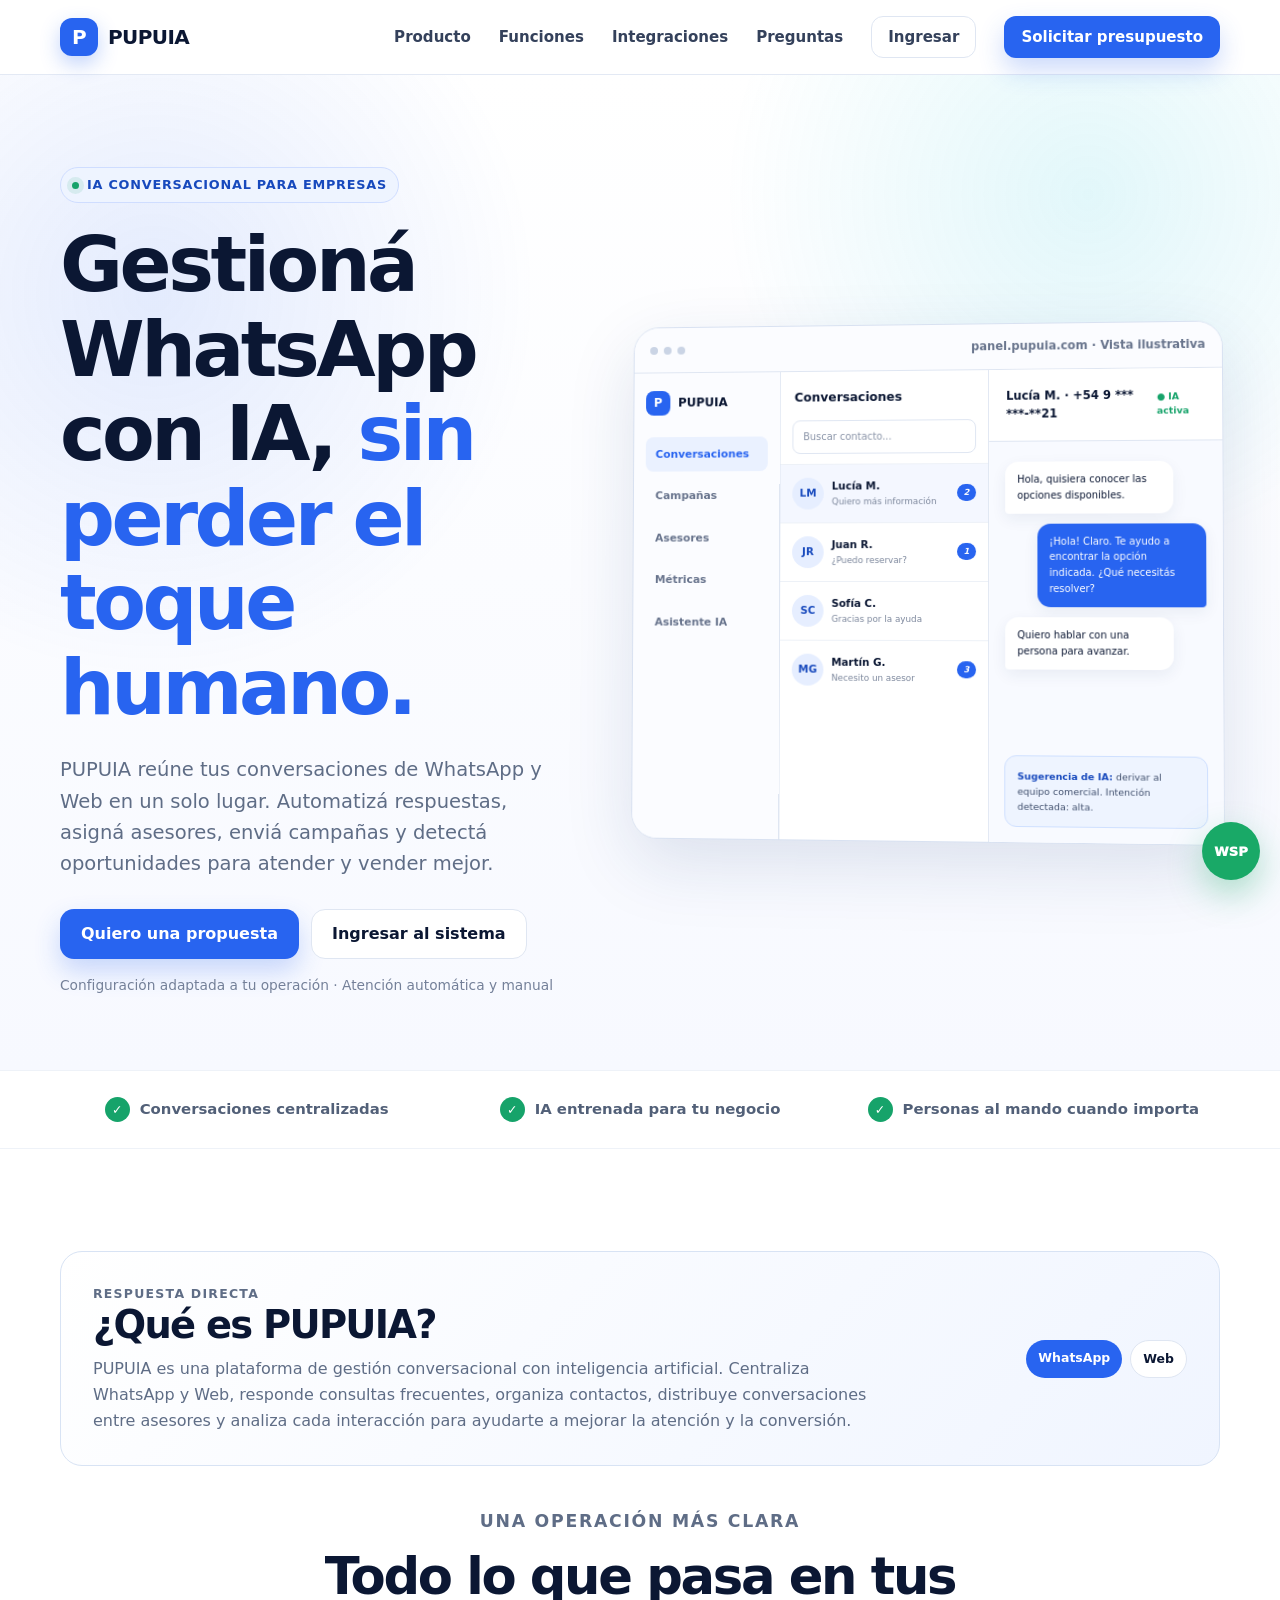
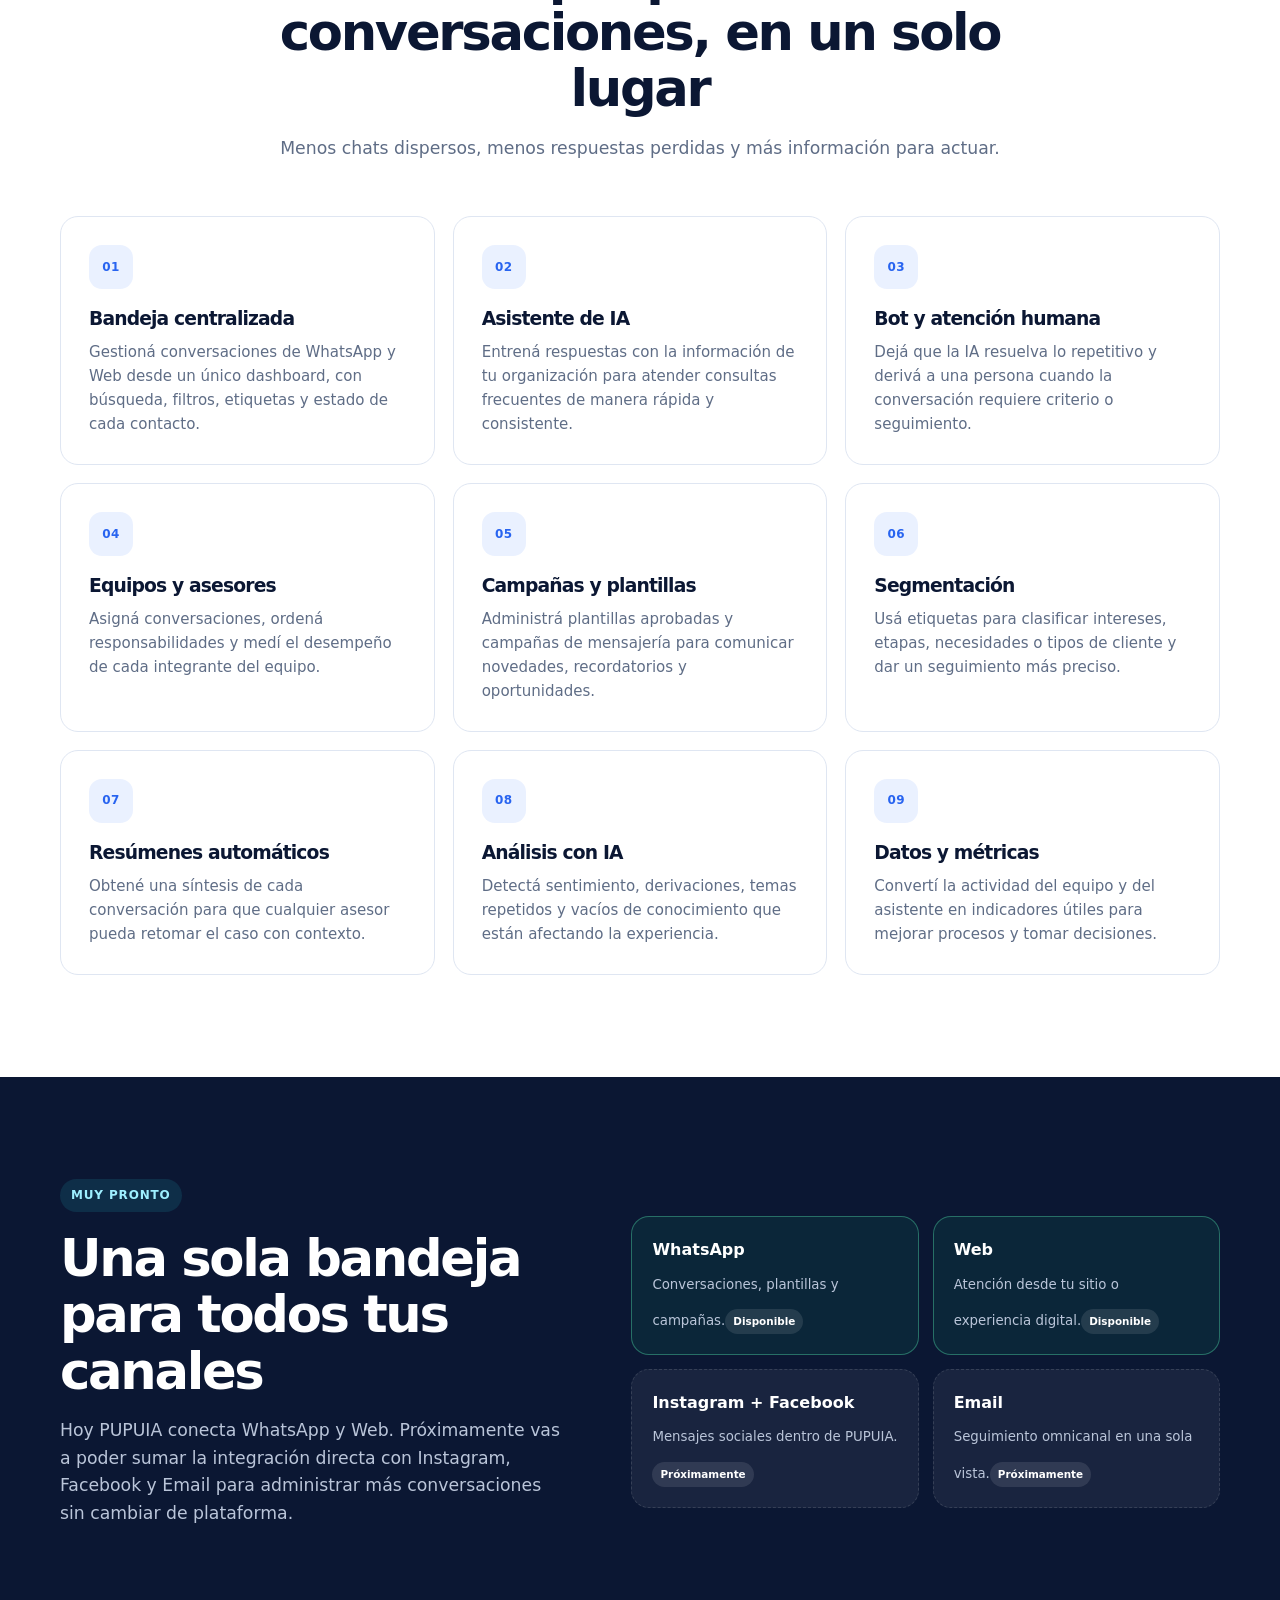
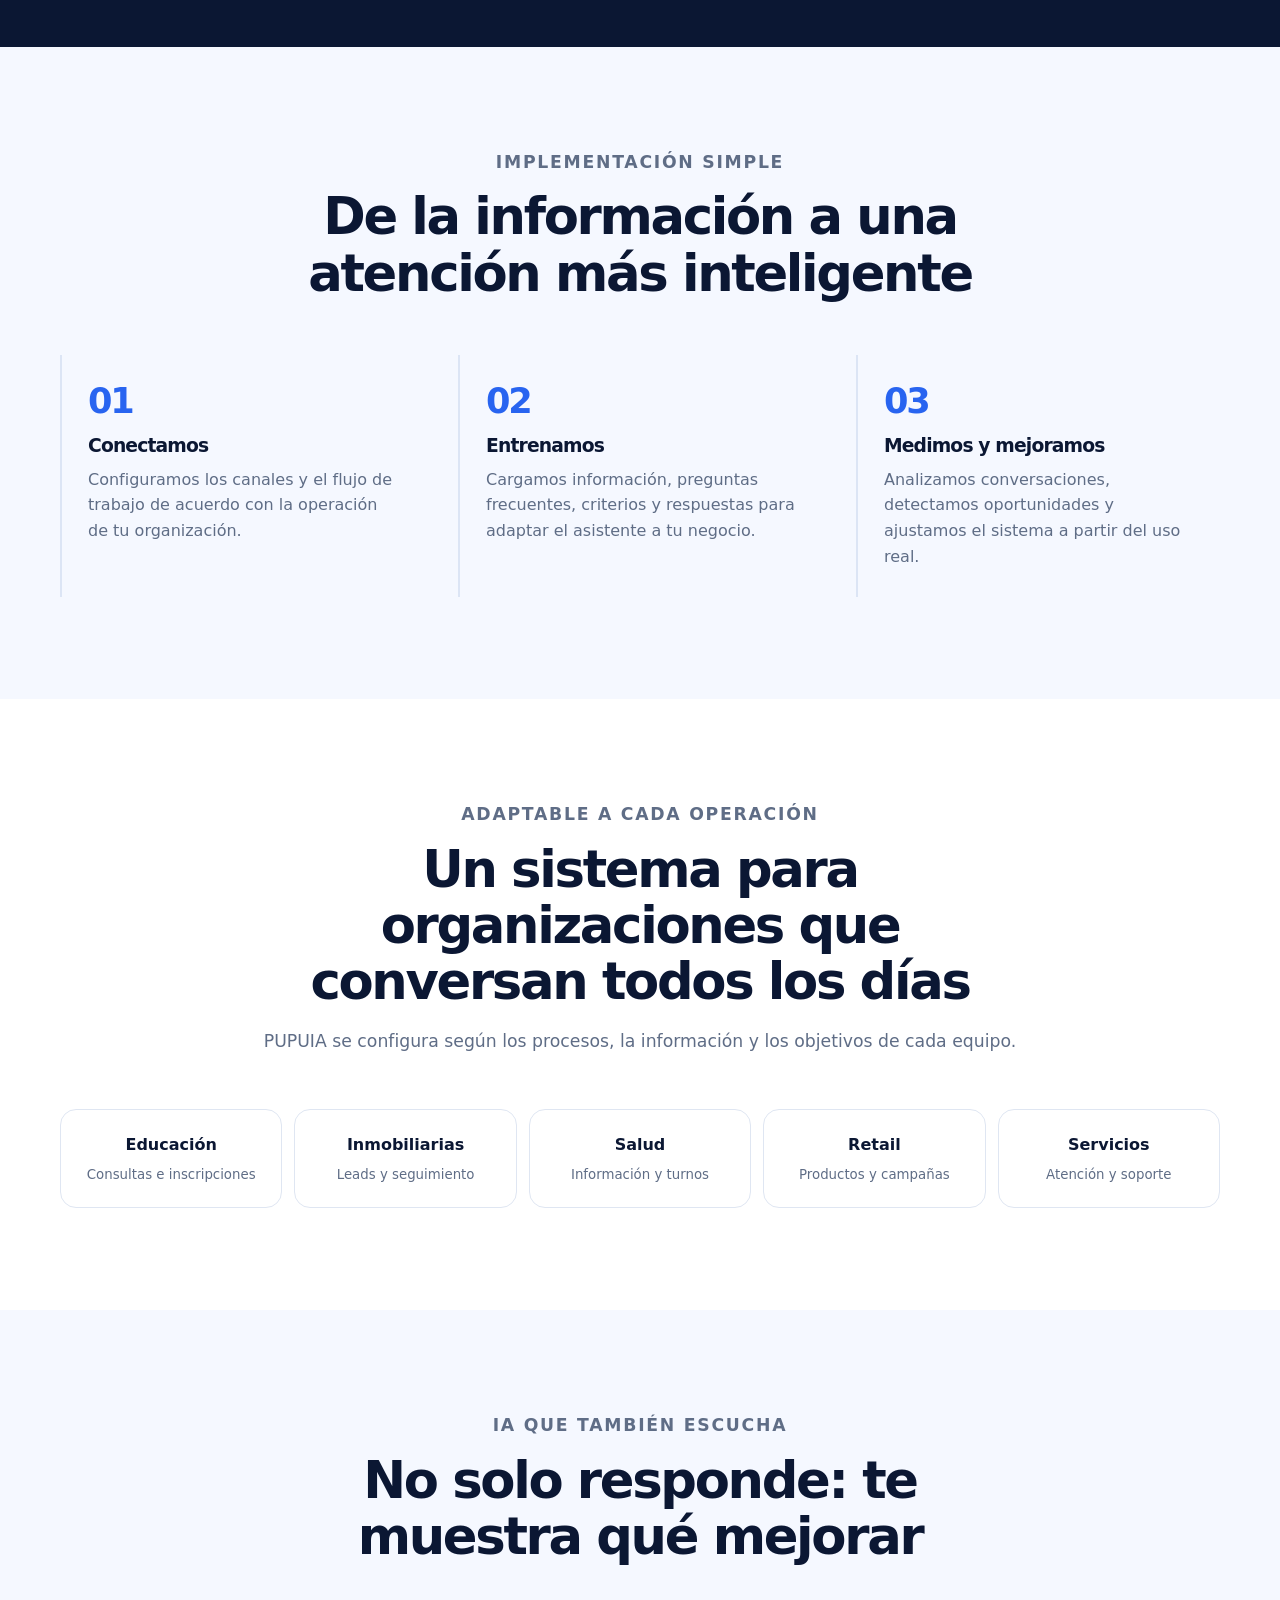
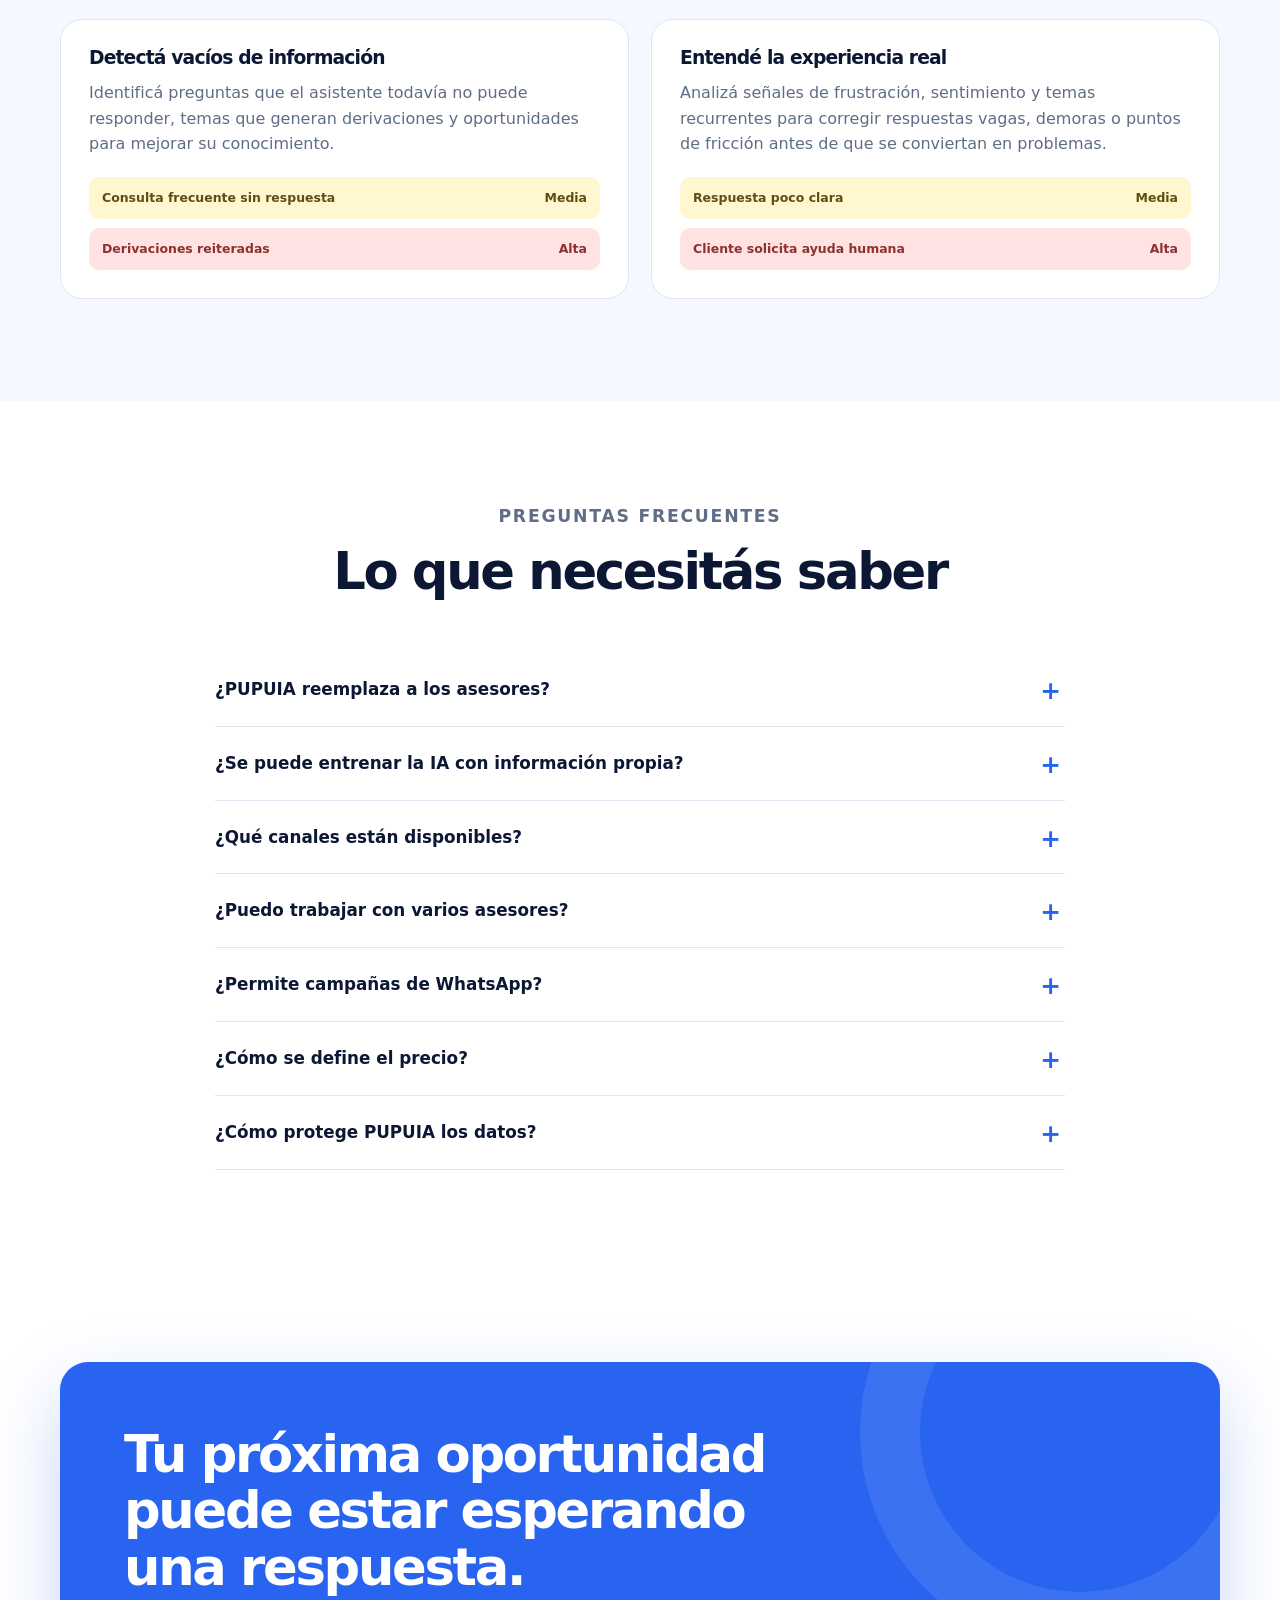
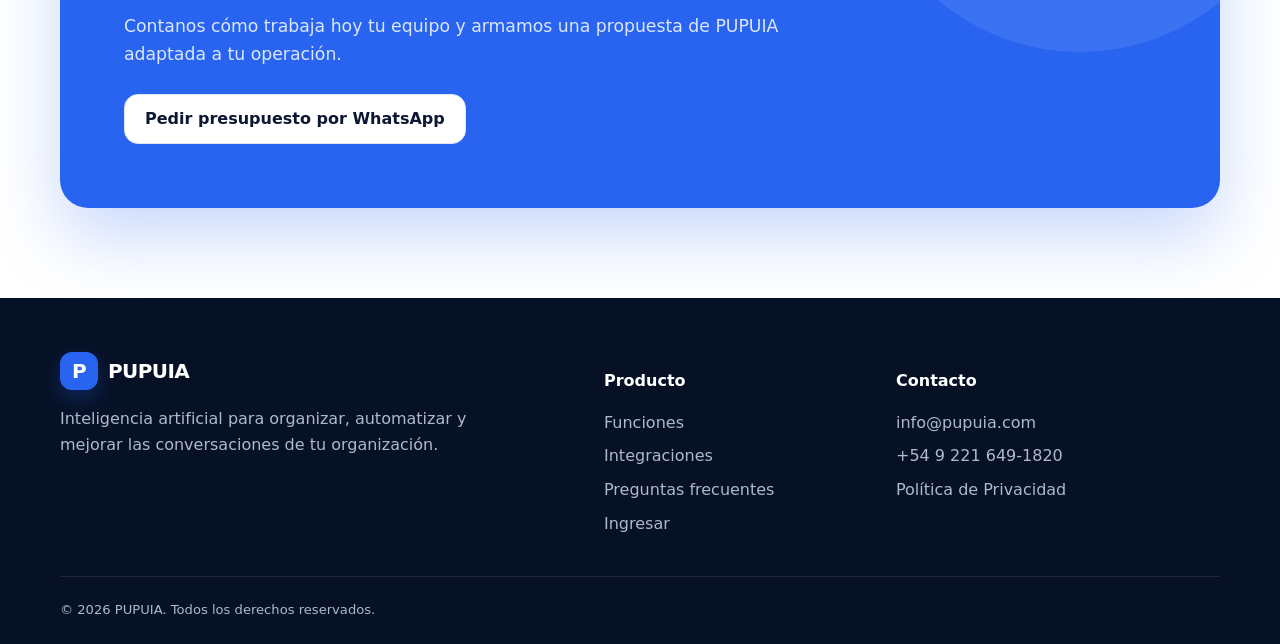
==== index.html @ 98a97398 "Add PUPUIA landing site" ====
<!doctype html>
<html lang="es-AR">
<head>
  <meta charset="utf-8">
  <meta name="viewport" content="width=device-width, initial-scale=1">
  <title>PUPUIA | IA para gestionar WhatsApp y atención al cliente</title>
  <meta name="description" content="Centralizá WhatsApp y Web, automatizá respuestas con IA, asigná asesores, lanzá campañas y convertí conversaciones en oportunidades con PUPUIA.">
  <meta name="robots" content="index,follow,max-image-preview:large,max-snippet:-1,max-video-preview:-1">
  <meta name="theme-color" content="#2864f0">
  <link rel="canonical" href="https://pupuia.com/">
  <link rel="alternate" hreflang="es-AR" href="https://pupuia.com/">
  <link rel="icon" type="image/svg+xml" href="data:image/svg+xml,%3Csvg xmlns='http://www.w3.org/2000/svg' viewBox='0 0 64 64'%3E%3Crect width='64' height='64' rx='18' fill='%232864f0'/%3E%3Cpath d='M18 20h28v18H31l-9 7v-7h-4z' fill='white'/%3E%3Ccircle cx='26' cy='29' r='2' fill='%232864f0'/%3E%3Ccircle cx='32' cy='29' r='2' fill='%232864f0'/%3E%3Ccircle cx='38' cy='29' r='2' fill='%232864f0'/%3E%3C/svg%3E">
  <meta property="og:type" content="website">
  <meta property="og:locale" content="es_AR">
  <meta property="og:title" content="PUPUIA | Conversaciones que trabajan para tu negocio">
  <meta property="og:description" content="Gestioná WhatsApp y Web con IA, asesores, campañas y analítica desde un solo lugar.">
  <meta property="og:url" content="https://pupuia.com/">
  <meta name="twitter:card" content="summary">
  <link rel="stylesheet" href="styles.css">
  <script type="application/ld+json">
  {
    "@context":"https://schema.org",
    "@graph":[
      {
        "@type":"Organization",
        "@id":"https://pupuia.com/#organization",
        "name":"PUPUIA",
        "url":"https://pupuia.com/",
        "email":"info@pupuia.com",
        "telephone":"+54 9 221 649-1820",
        "contactPoint":{"@type":"ContactPoint","telephone":"+54 9 221 649-1820","contactType":"sales","availableLanguage":"Spanish"}
      },
      {
        "@type":"WebSite",
        "@id":"https://pupuia.com/#website",
        "url":"https://pupuia.com/",
        "name":"PUPUIA",
        "inLanguage":"es-AR",
        "publisher":{"@id":"https://pupuia.com/#organization"}
      },
      {
        "@type":"SoftwareApplication",
        "@id":"https://pupuia.com/#software",
        "name":"PUPUIA",
        "url":"https://pupuia.com/",
        "applicationCategory":"BusinessApplication",
        "applicationSubCategory":"Customer service and conversational AI platform",
        "operatingSystem":"Web",
        "inLanguage":"es-AR",
        "description":"Plataforma para centralizar conversaciones de WhatsApp y Web, automatizar atención con inteligencia artificial, gestionar asesores, campañas, etiquetas y analítica conversacional.",
        "featureList":["WhatsApp y Web","Asistente de IA entrenado","Atención automática y manual","Asignación de asesores","Campañas y plantillas","Etiquetas y segmentación","Resúmenes con IA","Análisis de sentimiento y gaps de conocimiento"]
      },
      {
        "@type":"FAQPage",
        "mainEntity":[
          {"@type":"Question","name":"¿Qué es PUPUIA?","acceptedAnswer":{"@type":"Answer","text":"PUPUIA es una plataforma web que centraliza conversaciones de WhatsApp y Web, combina atención automática con IA y gestión humana, y permite administrar asesores, campañas, etiquetas y métricas desde un solo dashboard."}},
          {"@type":"Question","name":"¿PUPUIA reemplaza a los asesores?","acceptedAnswer":{"@type":"Answer","text":"No. Automatiza consultas repetitivas y deriva conversaciones a personas cuando el caso necesita criterio, seguimiento o una respuesta personalizada."}},
          {"@type":"Question","name":"¿Se puede entrenar la IA con información del negocio?","acceptedAnswer":{"@type":"Answer","text":"Sí. El asistente puede configurarse con información, preguntas frecuentes y criterios propios de cada organización."}},
          {"@type":"Question","name":"¿Qué canales integra PUPUIA?","acceptedAnswer":{"@type":"Answer","text":"Actualmente conecta WhatsApp y Web. La integración directa con Instagram, Facebook y Email estará disponible próximamente."}}
        ]
      }
    ]
  }
  </script>
</head>
<body>
  <a class="skip-link" href="#contenido">Saltar al contenido</a>
  <header class="site-header">
    <nav class="container nav" aria-label="Navegación principal">
      <a class="brand" href="#inicio" aria-label="PUPUIA, inicio"><span class="brand-mark">P</span><span>PUPUIA</span></a>
      <button class="nav-toggle" type="button" aria-expanded="false" aria-controls="nav-links">Menú</button>
      <div class="nav-links" id="nav-links">
        <a href="#producto">Producto</a>
        <a href="#funciones">Funciones</a>
        <a href="#integraciones">Integraciones</a>
        <a href="#preguntas">Preguntas</a>
        <a class="btn btn-secondary btn-sm" href="https://chat.pupuia.com" target="_blank" rel="noopener noreferrer">Ingresar</a>
        <a class="btn btn-primary btn-sm" href="https://wa.me/5492216491820?text=Hola%20PUPUIA%2C%20quiero%20solicitar%20un%20presupuesto" target="_blank" rel="noopener noreferrer">Solicitar presupuesto</a>
      </div>
    </nav>
  </header>

  <main id="contenido">
    <section class="hero" id="inicio">
      <div class="container hero-grid">
        <div class="hero-copy-wrap">
          <p class="eyebrow"><span class="eyebrow-dot"></span> IA conversacional para empresas</p>
          <h1>Gestioná WhatsApp con IA, <span>sin perder el toque humano.</span></h1>
          <p class="hero-copy">PUPUIA reúne tus conversaciones de WhatsApp y Web en un solo lugar. Automatizá respuestas, asigná asesores, enviá campañas y detectá oportunidades para atender y vender mejor.</p>
          <div class="hero-actions">
            <a class="btn btn-primary" href="https://wa.me/5492216491820?text=Hola%20PUPUIA%2C%20quiero%20conocer%20el%20sistema%20y%20solicitar%20un%20presupuesto" target="_blank" rel="noopener noreferrer">Quiero una propuesta</a>
            <a class="btn btn-secondary" href="https://chat.pupuia.com" target="_blank" rel="noopener noreferrer">Ingresar al sistema</a>
          </div>
          <p class="microcopy">Configuración adaptada a tu operación · Atención automática y manual</p>
        </div>

        <div class="product-window" aria-label="Vista ilustrativa del dashboard PUPUIA con datos ficticios">
          <div class="window-bar"><span class="window-dots"><i></i><i></i><i></i></span><span class="secure-label">panel.pupuia.com · Vista ilustrativa</span></div>
          <div class="dashboard">
            <aside class="dash-side">
              <div class="dash-brand"><b>P</b><span>PUPUIA</span></div>
              <div class="dash-menu"><span class="active">Conversaciones</span><span>Campañas</span><span>Asesores</span><span>Métricas</span><span>Asistente IA</span></div>
            </aside>
            <div class="conversation-list">
              <div class="list-head">Conversaciones</div>
              <div class="search-faux">Buscar contacto...</div>
              <div class="person active"><span class="avatar">LM</span><span><b>Lucía M.</b><small>Quiero más información</small></span><i class="badge">2</i></div>
              <div class="person"><span class="avatar">JR</span><span><b>Juan R.</b><small>¿Puedo reservar?</small></span><i class="badge">1</i></div>
              <div class="person"><span class="avatar">SC</span><span><b>Sofía C.</b><small>Gracias por la ayuda</small></span></div>
              <div class="person"><span class="avatar">MG</span><span><b>Martín G.</b><small>Necesito un asesor</small></span><i class="badge">3</i></div>
            </div>
            <div class="chat-panel">
              <div class="chat-head"><b>Lucía M. · +54 9 *** ***-**21</b><span class="status">● IA activa</span></div>
              <div class="messages">
                <div class="bubble">Hola, quisiera conocer las opciones disponibles.</div>
                <div class="bubble out">¡Hola! Claro. Te ayudo a encontrar la opción indicada. ¿Qué necesitás resolver?</div>
                <div class="bubble">Quiero hablar con una persona para avanzar.</div>
              </div>
              <div class="ai-note"><b>Sugerencia de IA:</b> derivar al equipo comercial. Intención detectada: alta.</div>
            </div>
          </div>
        </div>
      </div>
    </section>

    <div class="trust-bar">
      <div class="container trust-grid">
        <div class="trust-item"><span class="check">✓</span> Conversaciones centralizadas</div>
        <div class="trust-item"><span class="check">✓</span> IA entrenada para tu negocio</div>
        <div class="trust-item"><span class="check">✓</span> Personas al mando cuando importa</div>
      </div>
    </div>

    <section class="section" id="producto">
      <div class="container">
        <article class="answer-card">
          <div>
            <p class="kicker">Respuesta directa</p>
            <h2>¿Qué es PUPUIA?</h2>
            <p>PUPUIA es una plataforma de gestión conversacional con inteligencia artificial. Centraliza WhatsApp y Web, responde consultas frecuentes, organiza contactos, distribuye conversaciones entre asesores y analiza cada interacción para ayudarte a mejorar la atención y la conversión.</p>
          </div>
          <div class="channel-stack" aria-label="Canales actuales"><span class="channel">WhatsApp</span><span class="channel web">Web</span></div>
        </article>

        <div class="section-head">
          <p class="kicker">Una operación más clara</p>
          <h2>Todo lo que pasa en tus conversaciones, en un solo lugar</h2>
          <p>Menos chats dispersos, menos respuestas perdidas y más información para actuar.</p>
        </div>
        <div class="features" id="funciones">
          <article class="feature"><span class="feature-icon">01</span><h3>Bandeja centralizada</h3><p>Gestioná conversaciones de WhatsApp y Web desde un único dashboard, con búsqueda, filtros, etiquetas y estado de cada contacto.</p></article>
          <article class="feature"><span class="feature-icon">02</span><h3>Asistente de IA</h3><p>Entrená respuestas con la información de tu organización para atender consultas frecuentes de manera rápida y consistente.</p></article>
          <article class="feature"><span class="feature-icon">03</span><h3>Bot y atención humana</h3><p>Dejá que la IA resuelva lo repetitivo y derivá a una persona cuando la conversación requiere criterio o seguimiento.</p></article>
          <article class="feature"><span class="feature-icon">04</span><h3>Equipos y asesores</h3><p>Asigná conversaciones, ordená responsabilidades y medí el desempeño de cada integrante del equipo.</p></article>
          <article class="feature"><span class="feature-icon">05</span><h3>Campañas y plantillas</h3><p>Administrá plantillas aprobadas y campañas de mensajería para comunicar novedades, recordatorios y oportunidades.</p></article>
          <article class="feature"><span class="feature-icon">06</span><h3>Segmentación</h3><p>Usá etiquetas para clasificar intereses, etapas, necesidades o tipos de cliente y dar un seguimiento más preciso.</p></article>
          <article class="feature"><span class="feature-icon">07</span><h3>Resúmenes automáticos</h3><p>Obtené una síntesis de cada conversación para que cualquier asesor pueda retomar el caso con contexto.</p></article>
          <article class="feature"><span class="feature-icon">08</span><h3>Análisis con IA</h3><p>Detectá sentimiento, derivaciones, temas repetidos y vacíos de conocimiento que están afectando la experiencia.</p></article>
          <article class="feature"><span class="feature-icon">09</span><h3>Datos y métricas</h3><p>Convertí la actividad del equipo y del asistente en indicadores útiles para mejorar procesos y tomar decisiones.</p></article>
        </div>
      </div>
    </section>

    <section class="section section-dark" id="integraciones">
      <div class="container integrations">
        <div>
          <span class="soon">Muy pronto</span>
          <h2>Una sola bandeja para todos tus canales</h2>
          <p class="lead">Hoy PUPUIA conecta WhatsApp y Web. Próximamente vas a poder sumar la integración directa con Instagram, Facebook y Email para administrar más conversaciones sin cambiar de plataforma.</p>
        </div>
        <div class="integration-board">
          <div class="integration-card live"><strong>WhatsApp</strong><small>Conversaciones, plantillas y campañas.</small><span class="state">Disponible</span></div>
          <div class="integration-card live"><strong>Web</strong><small>Atención desde tu sitio o experiencia digital.</small><span class="state">Disponible</span></div>
          <div class="integration-card pending"><strong>Instagram + Facebook</strong><small>Mensajes sociales dentro de PUPUIA.</small><span class="state">Próximamente</span></div>
          <div class="integration-card pending"><strong>Email</strong><small>Seguimiento omnicanal en una sola vista.</small><span class="state">Próximamente</span></div>
        </div>
      </div>
    </section>

    <section class="section section-soft">
      <div class="container">
        <div class="section-head"><p class="kicker">Implementación simple</p><h2>De la información a una atención más inteligente</h2></div>
        <div class="steps">
          <article class="step"><div class="step-no">01</div><h3>Conectamos</h3><p>Configuramos los canales y el flujo de trabajo de acuerdo con la operación de tu organización.</p></article>
          <article class="step"><div class="step-no">02</div><h3>Entrenamos</h3><p>Cargamos información, preguntas frecuentes, criterios y respuestas para adaptar el asistente a tu negocio.</p></article>
          <article class="step"><div class="step-no">03</div><h3>Medimos y mejoramos</h3><p>Analizamos conversaciones, detectamos oportunidades y ajustamos el sistema a partir del uso real.</p></article>
        </div>
      </div>
    </section>

    <section class="section">
      <div class="container">
        <div class="section-head"><p class="kicker">Adaptable a cada operación</p><h2>Un sistema para organizaciones que conversan todos los días</h2><p>PUPUIA se configura según los procesos, la información y los objetivos de cada equipo.</p></div>
        <div class="use-cases">
          <div class="use-case">Educación<small>Consultas e inscripciones</small></div>
          <div class="use-case">Inmobiliarias<small>Leads y seguimiento</small></div>
          <div class="use-case">Salud<small>Información y turnos</small></div>
          <div class="use-case">Retail<small>Productos y campañas</small></div>
          <div class="use-case">Servicios<small>Atención y soporte</small></div>
        </div>
      </div>
    </section>

    <section class="section section-soft">
      <div class="container">
        <div class="section-head"><p class="kicker">IA que también escucha</p><h2>No solo responde: te muestra qué mejorar</h2></div>
        <div class="insight-grid">
          <article class="insight-card"><h3>Detectá vacíos de información</h3><p>Identificá preguntas que el asistente todavía no puede responder, temas que generan derivaciones y oportunidades para mejorar su conocimiento.</p><div class="mini-alerts"><span class="mini-alert">Consulta frecuente sin respuesta <b>Media</b></span><span class="mini-alert high">Derivaciones reiteradas <b>Alta</b></span></div></article>
          <article class="insight-card"><h3>Entendé la experiencia real</h3><p>Analizá señales de frustración, sentimiento y temas recurrentes para corregir respuestas vagas, demoras o puntos de fricción antes de que se conviertan en problemas.</p><div class="mini-alerts"><span class="mini-alert">Respuesta poco clara <b>Media</b></span><span class="mini-alert high">Cliente solicita ayuda humana <b>Alta</b></span></div></article>
        </div>
      </div>
    </section>

    <section class="section" id="preguntas">
      <div class="container">
        <div class="section-head"><p class="kicker">Preguntas frecuentes</p><h2>Lo que necesitás saber</h2></div>
        <div class="faq">
          <details><summary>¿PUPUIA reemplaza a los asesores?</summary><p>No. PUPUIA automatiza lo repetitivo y ayuda a ordenar el trabajo. Cuando un caso necesita criterio, negociación o seguimiento, la conversación puede pasar a una persona.</p></details>
          <details><summary>¿Se puede entrenar la IA con información propia?</summary><p>Sí. El asistente se configura con información, preguntas frecuentes, criterios y procesos de tu organización para brindar respuestas alineadas con tu operación.</p></details>
          <details><summary>¿Qué canales están disponibles?</summary><p>Actualmente, PUPUIA se conecta con WhatsApp y Web. La integración directa con Instagram, Facebook y Email estará disponible próximamente.</p></details>
          <details><summary>¿Puedo trabajar con varios asesores?</summary><p>Sí. Podés organizar equipos, asignar conversaciones y consultar métricas de atención para acompañar el desempeño.</p></details>
          <details><summary>¿Permite campañas de WhatsApp?</summary><p>Sí. PUPUIA permite administrar campañas y plantillas de mensajes de acuerdo con las reglas y aprobaciones aplicables de WhatsApp/Meta.</p></details>
          <details><summary>¿Cómo se define el precio?</summary><p>La propuesta depende del volumen de mensajes, la cantidad de asesores, el alcance de la configuración y las necesidades de integración. Escribinos y preparamos un presupuesto.</p></details>
          <details><summary>¿Cómo protege PUPUIA los datos?</summary><p>El servicio aplica medidas técnicas y organizativas razonables, limita el acceso a usuarios autorizados y trata los datos según las instrucciones de cada organización y la normativa aplicable. Consultá la Política de Privacidad para conocer el detalle.</p></details>
        </div>
      </div>
    </section>

    <section class="final-cta">
      <div class="container">
        <div class="cta-box">
          <h2>Tu próxima oportunidad puede estar esperando una respuesta.</h2>
          <p>Contanos cómo trabaja hoy tu equipo y armamos una propuesta de PUPUIA adaptada a tu operación.</p>
          <a class="btn btn-secondary" href="https://wa.me/5492216491820?text=Hola%20PUPUIA%2C%20quiero%20solicitar%20un%20presupuesto%20para%20mi%20organizacion" target="_blank" rel="noopener noreferrer">Pedir presupuesto por WhatsApp</a>
        </div>
      </div>
    </section>
  </main>

  <footer class="site-footer">
    <div class="container">
      <div class="footer-grid">
        <div><a class="brand" href="#inicio"><span class="brand-mark">P</span><span>PUPUIA</span></a><p>Inteligencia artificial para organizar, automatizar y mejorar las conversaciones de tu organización.</p></div>
        <div><p class="footer-title">Producto</p><div class="footer-links"><a href="#funciones">Funciones</a><a href="#integraciones">Integraciones</a><a href="#preguntas">Preguntas frecuentes</a><a href="https://chat.pupuia.com" target="_blank" rel="noopener noreferrer">Ingresar</a></div></div>
        <div><p class="footer-title">Contacto</p><div class="footer-links"><a href="mailto:info@pupuia.com">info@pupuia.com</a><a href="https://wa.me/5492216491820" target="_blank" rel="noopener noreferrer">+54 9 221 649-1820</a><a href="privacidad.html">Política de Privacidad</a></div></div>
      </div>
      <div class="copyright">© <span data-year>2026</span> PUPUIA. Todos los derechos reservados.</div>
    </div>
  </footer>
  <a class="whatsapp-float" href="https://wa.me/5492216491820?text=Hola%20PUPUIA%2C%20quiero%20mas%20informacion" target="_blank" rel="noopener noreferrer" aria-label="Contactar a PUPUIA por WhatsApp">WSP</a>
  <script src="script.js" defer></script>
</body>
</html>
---- styles.css ----
:root {
  --ink: #0b1733;
  --muted: #5f6d86;
  --line: #dfe6f2;
  --soft: #f5f8ff;
  --blue: #2864f0;
  --blue-dark: #1749bd;
  --cyan: #25c7d9;
  --green: #16a36a;
  --white: #ffffff;
  --radius: 22px;
  --shadow: 0 24px 70px rgba(22, 54, 118, .13);
}

* { box-sizing: border-box; }
html { scroll-behavior: smooth; }
body {
  margin: 0;
  color: var(--ink);
  background: var(--white);
  font-family: Inter, ui-sans-serif, system-ui, -apple-system, BlinkMacSystemFont, "Segoe UI", sans-serif;
  font-size: 16px;
  line-height: 1.6;
  -webkit-font-smoothing: antialiased;
}
a { color: inherit; }
img, svg { display: block; max-width: 100%; }
button, a { -webkit-tap-highlight-color: transparent; }
.container { width: min(1160px, calc(100% - 40px)); margin-inline: auto; }
.skip-link { position: fixed; top: -80px; left: 16px; z-index: 1000; padding: 10px 14px; background: var(--ink); color: #fff; border-radius: 10px; }
.skip-link:focus { top: 12px; }

.site-header { position: sticky; top: 0; z-index: 50; background: rgba(255,255,255,.88); border-bottom: 1px solid rgba(223,230,242,.85); backdrop-filter: blur(16px); }
.nav { min-height: 74px; display: flex; align-items: center; justify-content: space-between; gap: 24px; }
.brand { display: inline-flex; align-items: center; gap: 10px; text-decoration: none; font-weight: 850; letter-spacing: -.03em; font-size: 1.25rem; }
.brand-mark { width: 38px; height: 38px; display: grid; place-items: center; border-radius: 12px; color: #fff; background: var(--blue); box-shadow: 0 8px 20px rgba(40,100,240,.28); font-weight: 900; }
.nav-links { display: flex; align-items: center; gap: 28px; }
.nav-links > a { color: #34415b; font-weight: 650; text-decoration: none; font-size: .94rem; }
.nav-links > a:hover { color: var(--blue); }
.nav-toggle { display: none; border: 0; background: transparent; padding: 8px; font: inherit; font-weight: 800; color: var(--ink); }

.btn { display: inline-flex; align-items: center; justify-content: center; gap: 9px; min-height: 50px; padding: 0 20px; border: 1px solid transparent; border-radius: 14px; text-decoration: none; font-weight: 800; transition: transform .2s ease, box-shadow .2s ease, background .2s ease; }
.btn:hover { transform: translateY(-2px); }
.btn-primary { color: #fff !important; background: var(--blue); box-shadow: 0 12px 26px rgba(40,100,240,.24); }
.btn-primary:hover { background: var(--blue-dark); box-shadow: 0 16px 30px rgba(40,100,240,.3); }
.btn-secondary { background: #fff; border-color: var(--line); color: var(--ink); }
.btn-secondary:hover { border-color: #b8c8e4; box-shadow: 0 10px 24px rgba(22,54,118,.08); }
.btn-sm { min-height: 42px; padding-inline: 16px; border-radius: 12px; font-size: .9rem; }

.hero { overflow: hidden; position: relative; padding: 92px 0 74px; background: radial-gradient(circle at 85% 12%, rgba(37,199,217,.13), transparent 26%), radial-gradient(circle at 12% 22%, rgba(40,100,240,.12), transparent 28%), linear-gradient(180deg,#fff 0%,#f7f9ff 100%); }
.hero-grid { display: grid; grid-template-columns: .92fr 1.08fr; align-items: center; gap: 64px; }
.eyebrow { display: inline-flex; align-items: center; gap: 8px; margin: 0 0 20px; padding: 7px 11px; border: 1px solid #cfddff; border-radius: 999px; color: var(--blue-dark); background: #eef4ff; font-size: .8rem; font-weight: 850; letter-spacing: .06em; text-transform: uppercase; }
.eyebrow-dot { width: 7px; height: 7px; border-radius: 50%; background: var(--green); box-shadow: 0 0 0 5px rgba(22,163,106,.11); }
h1, h2, h3 { margin-top: 0; letter-spacing: -.045em; line-height: 1.1; }
h1 { max-width: 680px; margin-bottom: 24px; font-size: clamp(2.65rem, 6vw, 5.15rem); }
h1 span { color: var(--blue); }
.hero-copy { max-width: 620px; margin: 0 0 30px; color: var(--muted); font-size: clamp(1.05rem, 1.8vw, 1.22rem); }
.hero-actions { display: flex; flex-wrap: wrap; gap: 12px; }
.microcopy { margin: 15px 0 0; color: #748099; font-size: .86rem; }

.product-window { position: relative; border: 1px solid #d8e1f1; border-radius: 26px; background: #fff; box-shadow: var(--shadow); overflow: hidden; transform: perspective(1100px) rotateY(-3deg) rotateX(1deg); }
.window-bar { display: flex; align-items: center; justify-content: space-between; min-height: 46px; padding: 0 16px; border-bottom: 1px solid var(--line); background: #fbfcff; }
.window-dots { display: flex; gap: 6px; }
.window-dots i { width: 8px; height: 8px; border-radius: 50%; background: #cad4e5; }
.secure-label { color: #69758d; font-size: .72rem; font-weight: 750; }
.dashboard { min-height: 470px; display: grid; grid-template-columns: 150px 210px 1fr; }
.dash-side { padding: 18px 12px; border-right: 1px solid var(--line); background: #fbfcff; }
.dash-brand { display: flex; align-items: center; gap: 8px; margin-bottom: 22px; font-size: .75rem; font-weight: 850; }
.dash-brand b { display: grid; place-items: center; width: 25px; height: 25px; border-radius: 8px; background: var(--blue); color: #fff; }
.dash-menu { display: grid; gap: 7px; }
.dash-menu span { padding: 9px 10px; border-radius: 8px; color: #67738c; font-size: .68rem; font-weight: 720; }
.dash-menu .active { color: var(--blue); background: #eaf1ff; }
.conversation-list { border-right: 1px solid var(--line); background: #fff; }
.list-head { padding: 17px 14px 12px; font-size: .77rem; font-weight: 850; }
.search-faux { margin: 0 12px 10px; padding: 8px 10px; border: 1px solid var(--line); border-radius: 8px; color: #8993a7; font-size: .62rem; }
.person { display: grid; grid-template-columns: 32px 1fr auto; gap: 8px; align-items: center; padding: 13px 12px; border-top: 1px solid #edf1f7; }
.person.active { background: #f4f7ff; }
.avatar { display: grid; place-items: center; width: 32px; height: 32px; border-radius: 50%; color: var(--blue-dark); background: #e6eeff; font-size: .65rem; font-weight: 850; }
.person b { display: block; font-size: .65rem; }
.person small { display: block; max-width: 110px; overflow: hidden; color: #7c879c; font-size: .55rem; white-space: nowrap; text-overflow: ellipsis; }
.badge { min-width: 19px; padding: 2px 5px; border-radius: 999px; color: #fff; background: var(--blue); text-align: center; font-size: .52rem; font-weight: 850; }
.chat-panel { display: flex; flex-direction: column; background: #f8faff; }
.chat-head { display: flex; justify-content: space-between; align-items: center; padding: 17px; border-bottom: 1px solid var(--line); background: #fff; }
.chat-head b { font-size: .72rem; }
.status { color: var(--green); font-size: .58rem; font-weight: 800; }
.messages { flex: 1; display: flex; flex-direction: column; gap: 10px; padding: 20px 16px; }
.bubble { max-width: 84%; padding: 10px 12px; border-radius: 13px 13px 13px 4px; background: #fff; box-shadow: 0 5px 15px rgba(26,54,105,.07); font-size: .62rem; }
.bubble.out { align-self: flex-end; border-radius: 13px 13px 4px 13px; color: #fff; background: var(--blue); }
.ai-note { margin: auto 15px 15px; padding: 12px; border: 1px solid #cfe0ff; border-radius: 12px; color: #41506e; background: #eef4ff; font-size: .59rem; }
.ai-note b { color: var(--blue-dark); }

.trust-bar { padding: 26px 0; border-top: 1px solid #eef2f8; border-bottom: 1px solid #eef2f8; background: #fff; }
.trust-grid { display: grid; grid-template-columns: repeat(3, 1fr); gap: 20px; }
.trust-item { display: flex; align-items: center; justify-content: center; gap: 10px; color: #526078; font-size: .93rem; font-weight: 700; }
.check { display: grid; place-items: center; width: 25px; height: 25px; border-radius: 50%; color: #fff; background: var(--green); font-size: .78rem; }

.section { padding: 102px 0; }
.section-soft { background: var(--soft); }
.section-dark { color: #fff; background: var(--ink); }
.section-head { max-width: 760px; margin: 0 auto 54px; text-align: center; }
.section-head.left { margin-left: 0; text-align: left; }
.kicker { margin: 0 0 12px; color: var(--blue); font-size: .78rem; font-weight: 900; letter-spacing: .1em; text-transform: uppercase; }
.section-dark .kicker { color: #76dded; }
h2 { margin-bottom: 18px; font-size: clamp(2rem, 4vw, 3.35rem); }
.section-head p, .lead { color: var(--muted); font-size: 1.08rem; }
.section-dark .section-head p, .section-dark .lead { color: #bac5d9; }

.answer-card { display: grid; grid-template-columns: 1fr auto; gap: 32px; align-items: center; margin-bottom: 42px; padding: 32px; border: 1px solid #d8e3f4; border-radius: var(--radius); background: linear-gradient(135deg,#fff,#f0f5ff); }
.answer-card h2 { margin-bottom: 10px; font-size: clamp(1.75rem,3vw,2.45rem); }
.answer-card p { max-width: 800px; margin: 0; color: var(--muted); }
.channel-stack { display: flex; gap: 8px; }
.channel { padding: 8px 12px; border-radius: 999px; color: #fff; background: var(--blue); font-size: .78rem; font-weight: 850; }
.channel.web { color: var(--ink); border: 1px solid var(--line); background: #fff; }

.features { display: grid; grid-template-columns: repeat(3, 1fr); gap: 18px; }
.feature { padding: 28px; border: 1px solid var(--line); border-radius: 18px; background: #fff; transition: transform .2s ease, box-shadow .2s ease; }
.feature:hover { transform: translateY(-4px); box-shadow: 0 18px 40px rgba(22,54,118,.1); }
.feature-icon { display: grid; place-items: center; width: 44px; height: 44px; margin-bottom: 20px; border-radius: 13px; color: var(--blue); background: #eaf1ff; font-size: .75rem; font-weight: 900; letter-spacing: .03em; }
.feature h3 { margin-bottom: 10px; font-size: 1.17rem; }
.feature p { margin: 0; color: var(--muted); font-size: .94rem; }

.integrations { display: grid; grid-template-columns: .92fr 1.08fr; align-items: center; gap: 70px; }
.soon { display: inline-flex; margin-bottom: 18px; padding: 7px 11px; border-radius: 999px; color: #9eefff; background: rgba(37,199,217,.13); font-size: .75rem; font-weight: 900; letter-spacing: .07em; text-transform: uppercase; }
.integration-board { display: grid; grid-template-columns: repeat(2, 1fr); gap: 14px; }
.integration-card { min-height: 128px; padding: 20px; border: 1px solid rgba(255,255,255,.12); border-radius: 18px; background: rgba(255,255,255,.06); }
.integration-card strong { display: block; margin-bottom: 8px; }
.integration-card small { color: #bac5d9; }
.integration-card.live { border-color: rgba(85,230,177,.38); background: rgba(22,163,106,.11); }
.integration-card.pending { border-style: dashed; }
.state { display: inline-block; margin-top: 13px; padding: 4px 8px; border-radius: 999px; background: rgba(255,255,255,.1); font-size: .65rem; font-weight: 800; }

.steps { display: grid; grid-template-columns: repeat(3, 1fr); gap: 34px; }
.step { position: relative; padding: 28px 26px; border-left: 2px solid #dce5f5; }
.step-no { margin-bottom: 18px; color: var(--blue); font-size: 2.2rem; font-weight: 900; line-height: 1; letter-spacing: -.06em; }
.step h3 { margin-bottom: 10px; }
.step p { margin: 0; color: var(--muted); }

.use-cases { display: grid; grid-template-columns: repeat(5, 1fr); gap: 12px; }
.use-case { padding: 22px 16px; border: 1px solid var(--line); border-radius: 16px; background: #fff; text-align: center; font-weight: 800; }
.use-case small { display: block; margin-top: 6px; color: var(--muted); font-weight: 500; }

.insight-grid { display: grid; grid-template-columns: 1fr 1fr; gap: 22px; }
.insight-card { padding: 28px; border: 1px solid var(--line); border-radius: var(--radius); background: #fff; }
.insight-card h3 { margin-bottom: 12px; }
.insight-card p { margin: 0; color: var(--muted); }
.mini-alerts { display: grid; gap: 9px; margin-top: 20px; }
.mini-alert { display: flex; justify-content: space-between; gap: 14px; padding: 11px 13px; border-radius: 10px; color: #5f4d12; background: #fff7cf; font-size: .78rem; font-weight: 700; }
.mini-alert.high { color: #8e3030; background: #ffe3e3; }

.faq { max-width: 850px; margin: 0 auto; }
.faq details { border-bottom: 1px solid var(--line); }
.faq summary { position: relative; padding: 23px 42px 23px 0; cursor: pointer; list-style: none; font-weight: 820; font-size: 1.05rem; }
.faq summary::-webkit-details-marker { display: none; }
.faq summary::after { content: "+"; position: absolute; right: 4px; top: 18px; color: var(--blue); font-size: 1.55rem; }
.faq details[open] summary::after { content: "–"; }
.faq details p { margin: -5px 0 24px; color: var(--muted); }

.final-cta { padding: 90px 0; }
.cta-box { position: relative; overflow: hidden; padding: 64px; border-radius: 28px; color: #fff; background: var(--blue); box-shadow: 0 28px 70px rgba(40,100,240,.26); }
.cta-box::after { content: ""; position: absolute; width: 320px; height: 320px; right: -80px; top: -150px; border: 60px solid rgba(255,255,255,.09); border-radius: 50%; }
.cta-box h2 { position: relative; max-width: 720px; margin-bottom: 18px; }
.cta-box p { position: relative; max-width: 680px; margin: 0 0 26px; color: #dbe6ff; font-size: 1.08rem; }
.cta-box .btn { position: relative; z-index: 1; }

.site-footer { padding: 54px 0 24px; color: #aeb9cc; background: #071126; }
.footer-grid { display: grid; grid-template-columns: 1.4fr .7fr .9fr; gap: 40px; }
.site-footer .brand { color: #fff; }
.site-footer p { max-width: 440px; }
.footer-title { color: #fff; font-weight: 800; }
.footer-links { display: grid; gap: 8px; }
.footer-links a { color: #aeb9cc; text-decoration: none; }
.footer-links a:hover { color: #fff; }
.copyright { margin-top: 40px; padding-top: 22px; border-top: 1px solid rgba(255,255,255,.1); font-size: .82rem; }
.whatsapp-float { position: fixed; right: 20px; bottom: 20px; z-index: 45; display: grid; place-items: center; width: 58px; height: 58px; border-radius: 50%; color: #fff; background: #19a967; box-shadow: 0 14px 34px rgba(25,169,103,.34); text-decoration: none; font-size: .82rem; font-weight: 950; }

.legal-hero { padding: 74px 0 46px; background: var(--soft); }
.legal-hero h1 { max-width: 880px; font-size: clamp(2.5rem,5vw,4.5rem); }
.legal-layout { display: grid; grid-template-columns: 250px 1fr; gap: 60px; padding: 70px 0 100px; }
.legal-toc { position: sticky; top: 100px; align-self: start; display: grid; gap: 9px; padding: 22px; border: 1px solid var(--line); border-radius: 16px; }
.legal-toc strong { margin-bottom: 6px; }
.legal-toc a { color: var(--muted); text-decoration: none; font-size: .88rem; }
.legal-toc a:hover { color: var(--blue); }
.legal-content { max-width: 780px; }
.legal-content section { scroll-margin-top: 100px; margin-bottom: 44px; }
.legal-content h2 { margin-bottom: 14px; font-size: 1.75rem; }
.legal-content h3 { margin: 24px 0 8px; font-size: 1.08rem; }
.legal-content p, .legal-content li { color: #495873; }
.legal-content ul { padding-left: 22px; }
.legal-note { margin: 22px 0; padding: 18px 20px; border-left: 4px solid var(--blue); border-radius: 0 12px 12px 0; background: #eef4ff; }
.legal-warning { margin: 24px 0; padding: 20px; border: 1px solid #eed591; border-radius: 14px; color: #684f0a; background: #fff9df; }
.legal-contact { padding: 24px; border: 1px solid var(--line); border-radius: 16px; background: var(--soft); }
.legal-nav { display: flex; align-items: center; gap: 22px; }
.legal-nav > a:not(.btn) { color: #34415b; font-weight: 650; text-decoration: none; }
.legal-nav > a:not(.btn):hover { color: var(--blue); }

@media (max-width: 980px) {
  .hero-grid, .integrations { grid-template-columns: 1fr; }
  .hero { padding-top: 70px; }
  .hero-copy-wrap { text-align: center; }
  .hero-copy, .hero-actions { margin-inline: auto; justify-content: center; }
  .product-window { max-width: 760px; margin-inline: auto; transform: none; }
  .features { grid-template-columns: repeat(2, 1fr); }
  .use-cases { grid-template-columns: repeat(3, 1fr); }
  .legal-layout { grid-template-columns: 1fr; gap: 30px; }
  .legal-toc { position: static; grid-template-columns: repeat(2, 1fr); }
}

@media (max-width: 760px) {
  .container { width: min(100% - 28px, 1160px); }
  .nav-toggle { display: block; }
  .nav-links { position: absolute; top: 74px; left: 0; right: 0; display: none; align-items: stretch; padding: 18px 20px 24px; border-bottom: 1px solid var(--line); background: #fff; box-shadow: 0 16px 26px rgba(22,54,118,.08); }
  .nav-links.open { display: grid; }
  .nav-links .btn { width: 100%; }
  .legal-nav { display: flex; }
  .legal-nav .btn { width: auto; }
  h1 { font-size: clamp(2.55rem,14vw,4rem); }
  .hero { padding: 58px 0 54px; }
  .hero-grid { gap: 42px; }
  .dashboard { min-height: 390px; grid-template-columns: 92px 138px 1fr; }
  .dash-side { padding: 14px 7px; }
  .dash-brand span { display: none; }
  .dash-menu span { padding: 8px 6px; font-size: .55rem; }
  .person { grid-template-columns: 27px 1fr; padding: 10px 8px; }
  .avatar { width: 27px; height: 27px; }
  .person .badge { display: none; }
  .messages { padding: 12px 9px; }
  .bubble { font-size: .54rem; }
  .trust-grid, .steps, .features, .insight-grid, .footer-grid { grid-template-columns: 1fr; }
  .trust-item { justify-content: flex-start; }
  .section { padding: 74px 0; }
  .answer-card { grid-template-columns: 1fr; padding: 24px; }
  .use-cases { grid-template-columns: repeat(2, 1fr); }
  .cta-box { padding: 40px 24px; }
  .legal-toc { grid-template-columns: 1fr; }
  .legal-layout { padding-top: 44px; }
}

@media (max-width: 480px) {
  .dashboard { grid-template-columns: 78px 120px 1fr; min-height: 350px; }
  .chat-head { padding: 12px 8px; }
  .ai-note { display: none; }
  .use-cases, .integration-board { grid-template-columns: 1fr; }
  .whatsapp-float { width: 52px; height: 52px; right: 14px; bottom: 14px; }
  .legal-nav > a:not(.btn) { display: none; }
}

@media (prefers-reduced-motion: reduce) {
  html { scroll-behavior: auto; }
  *, *::before, *::after { transition: none !important; }
}
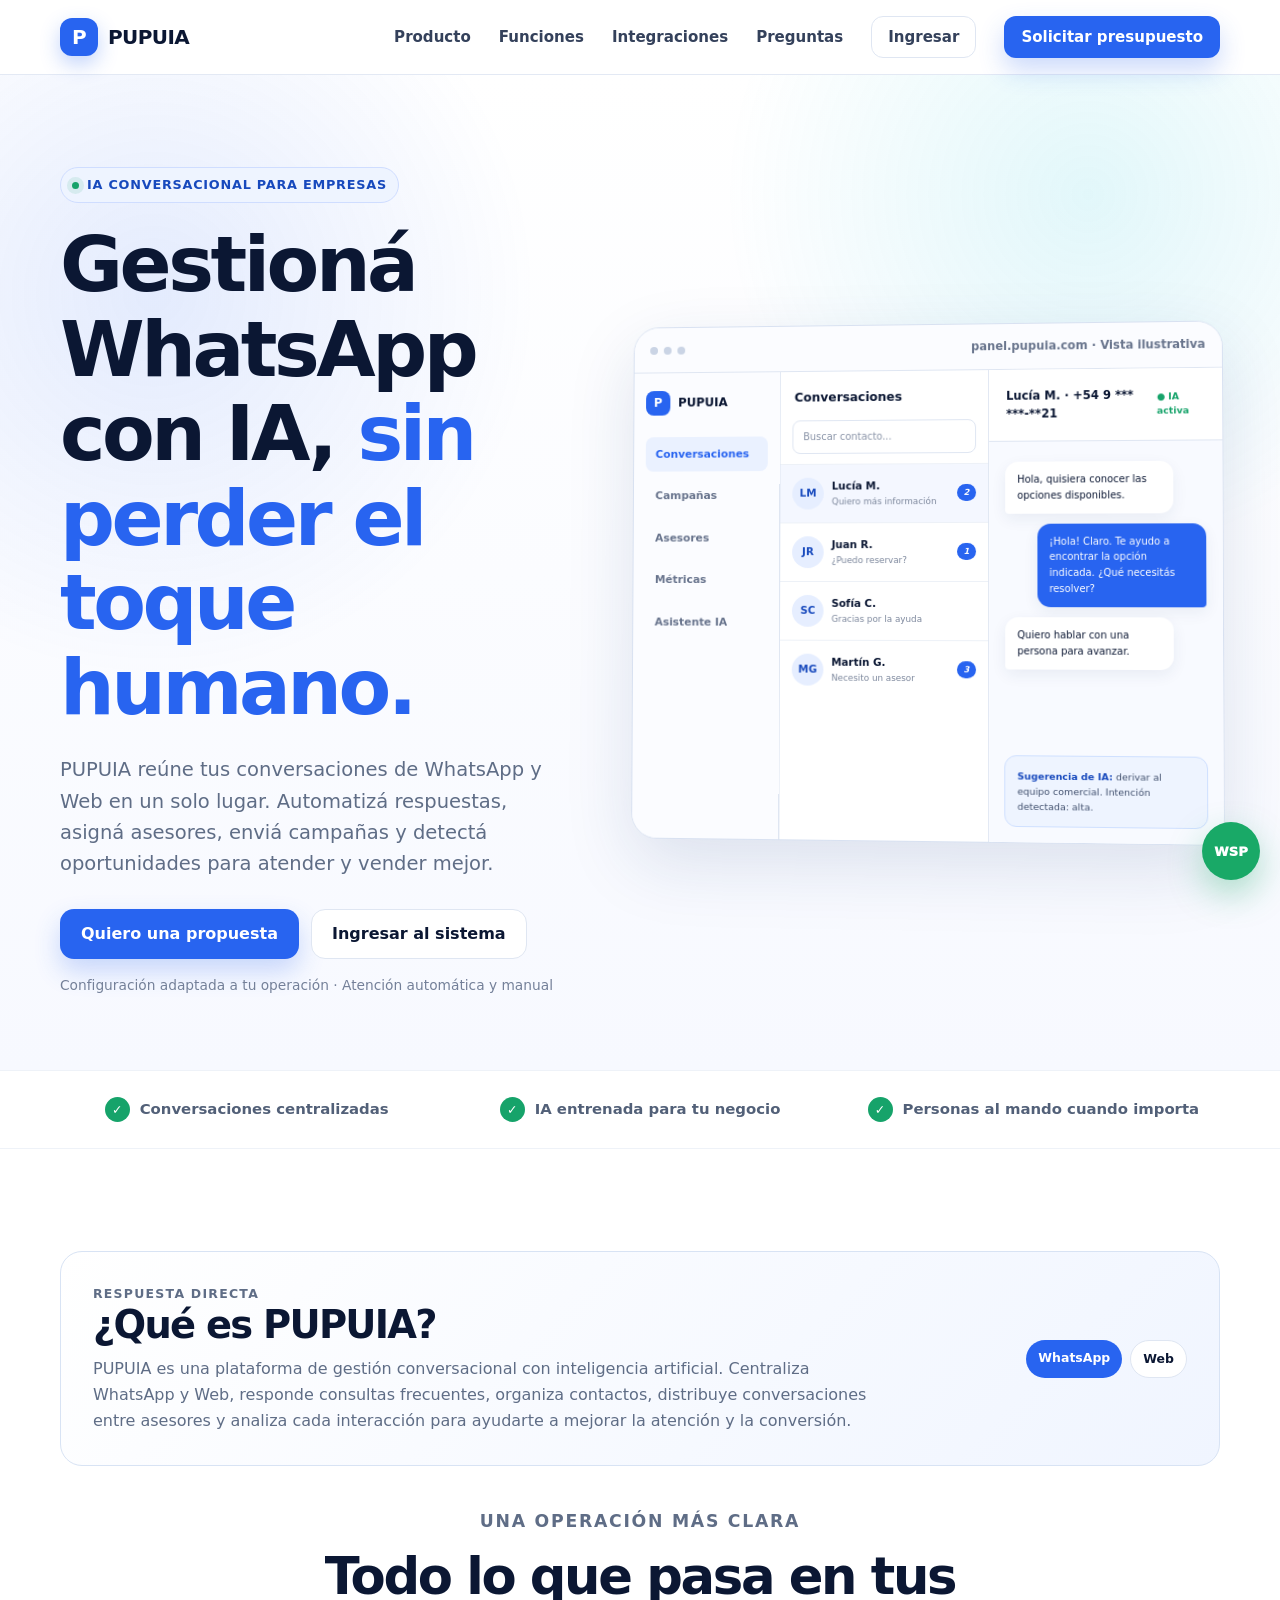
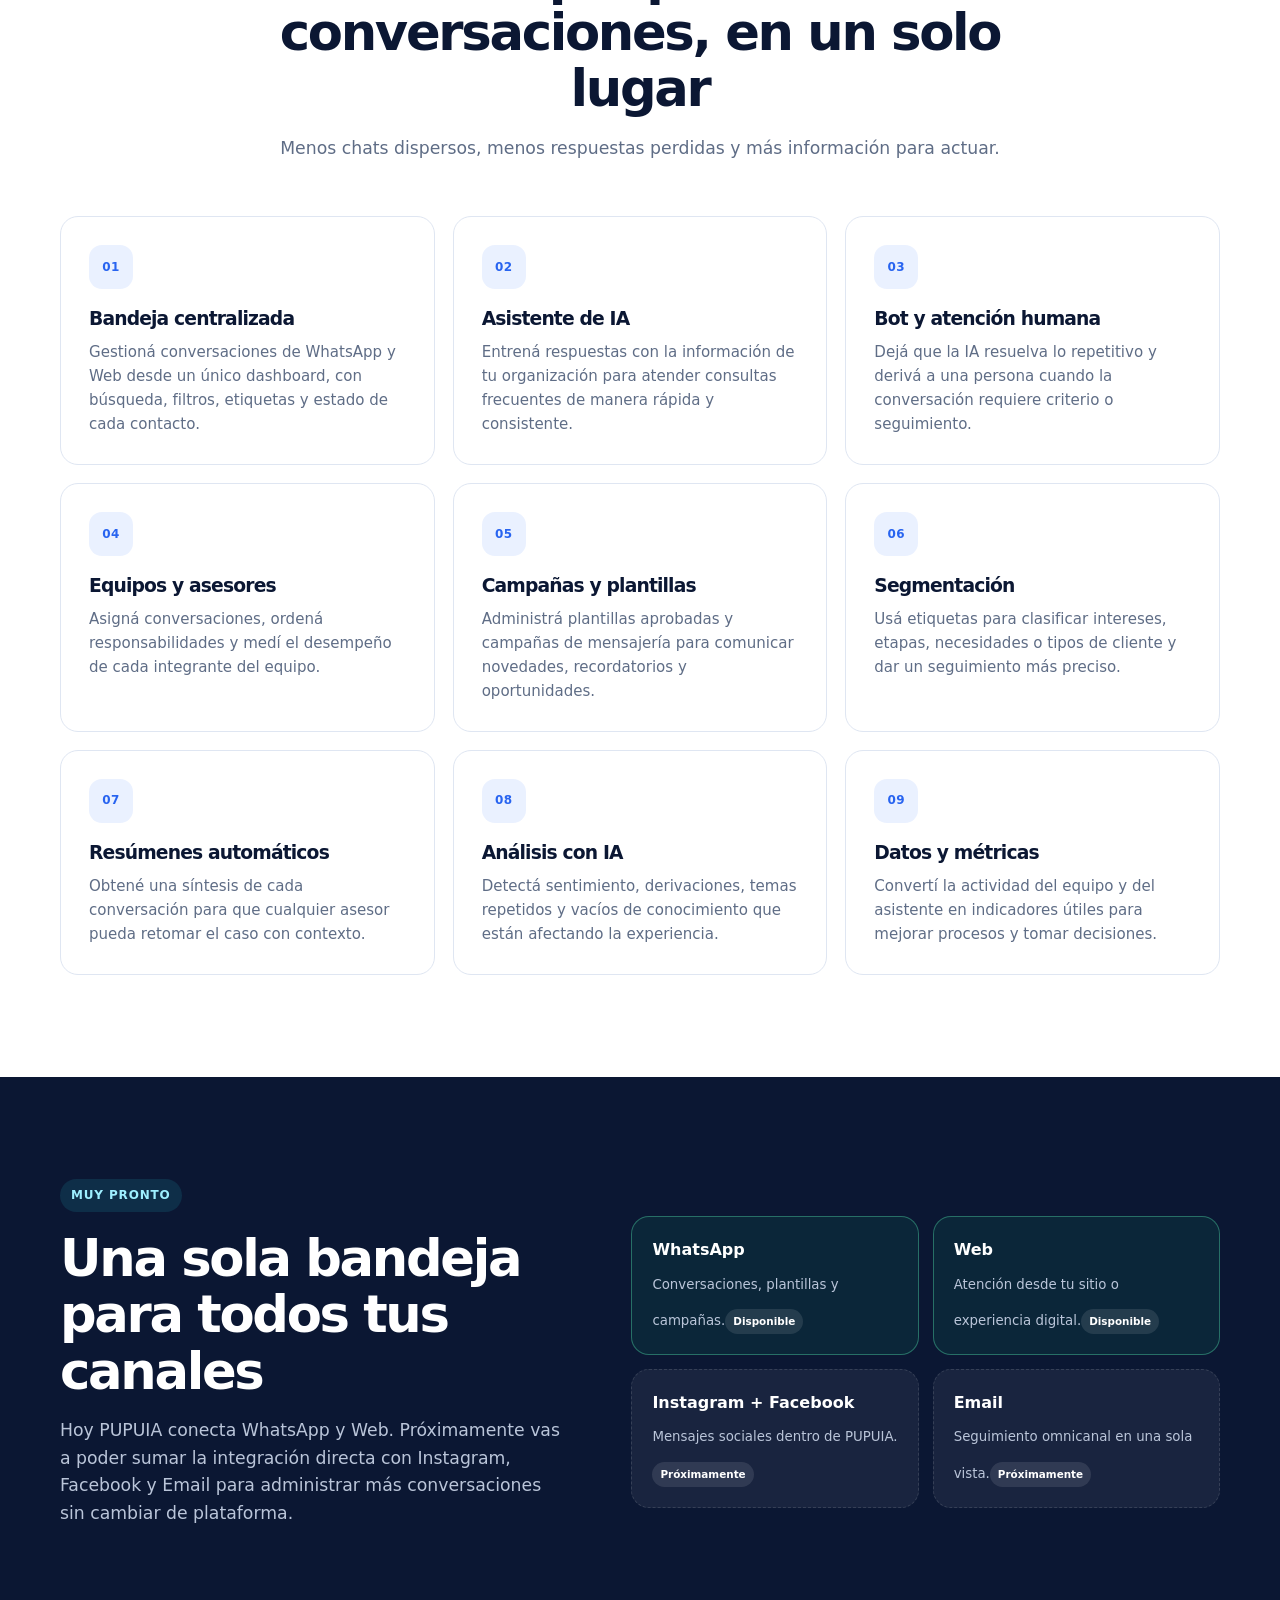
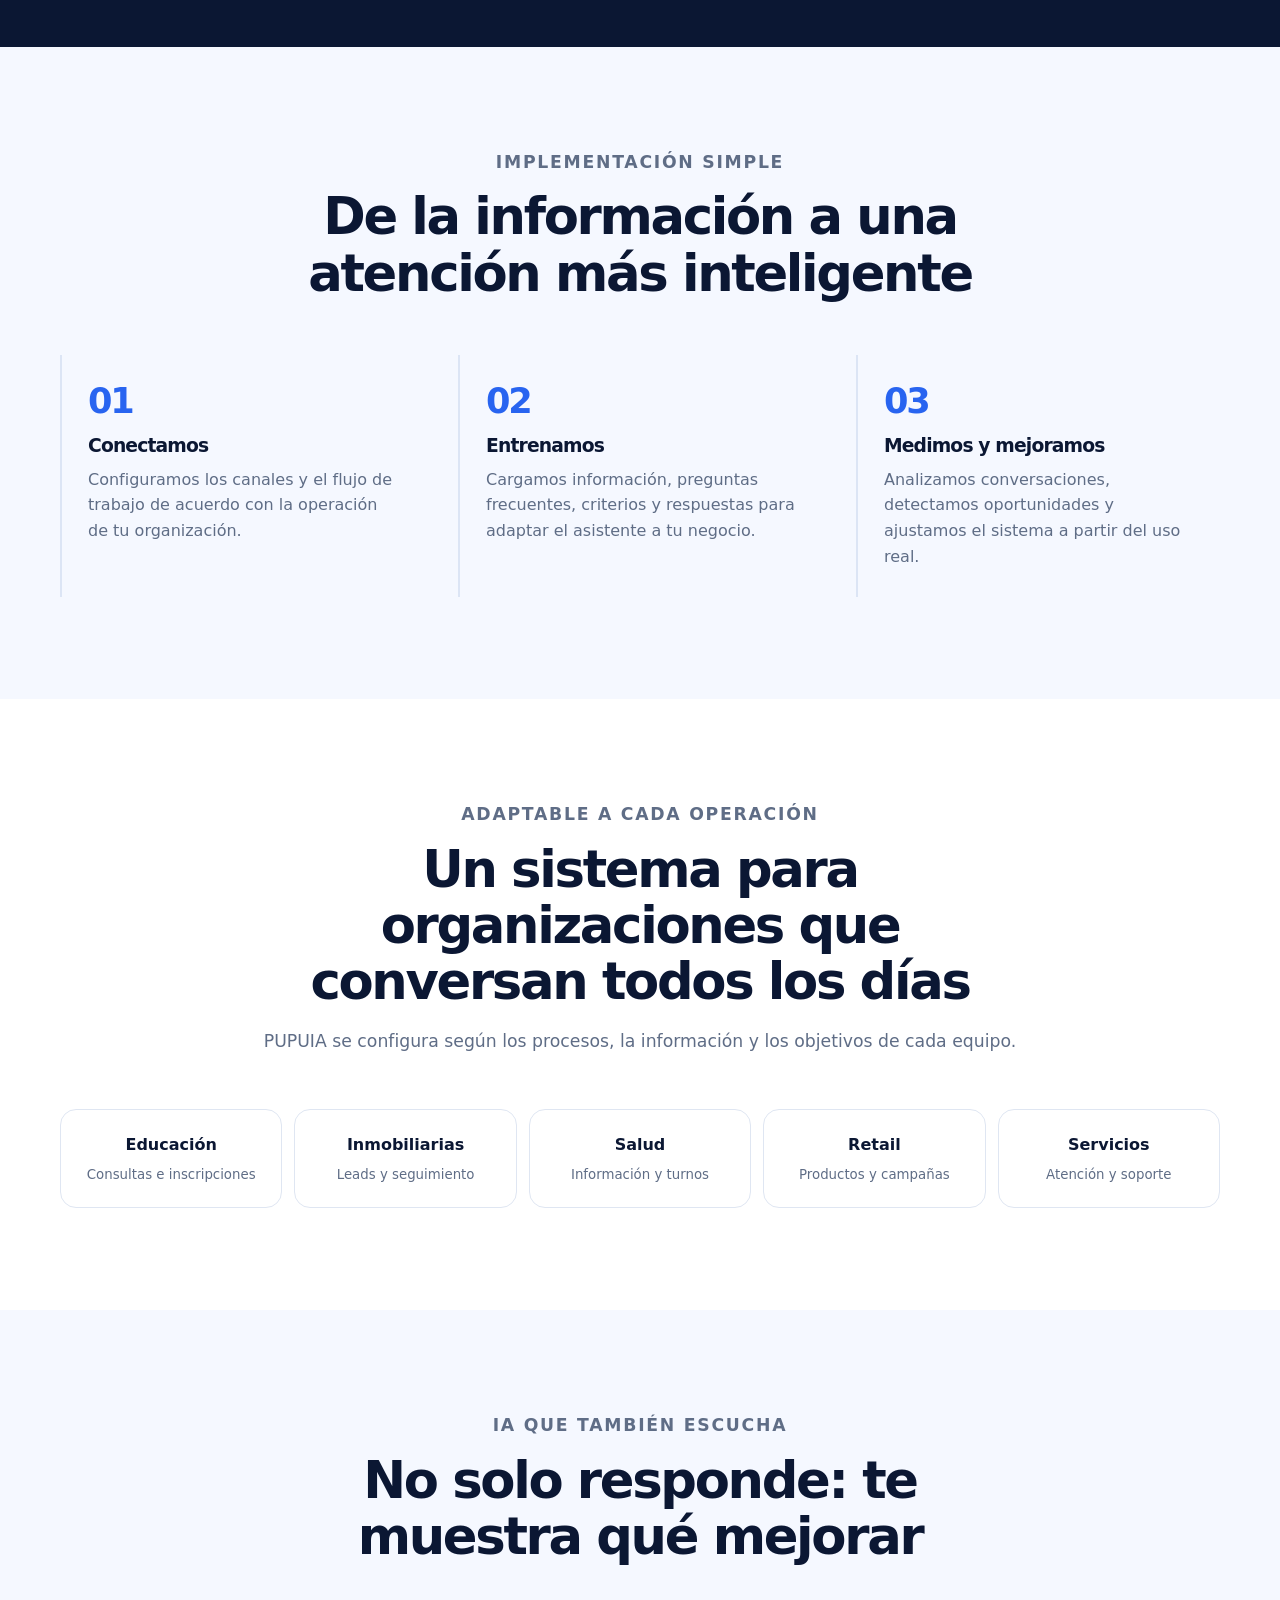
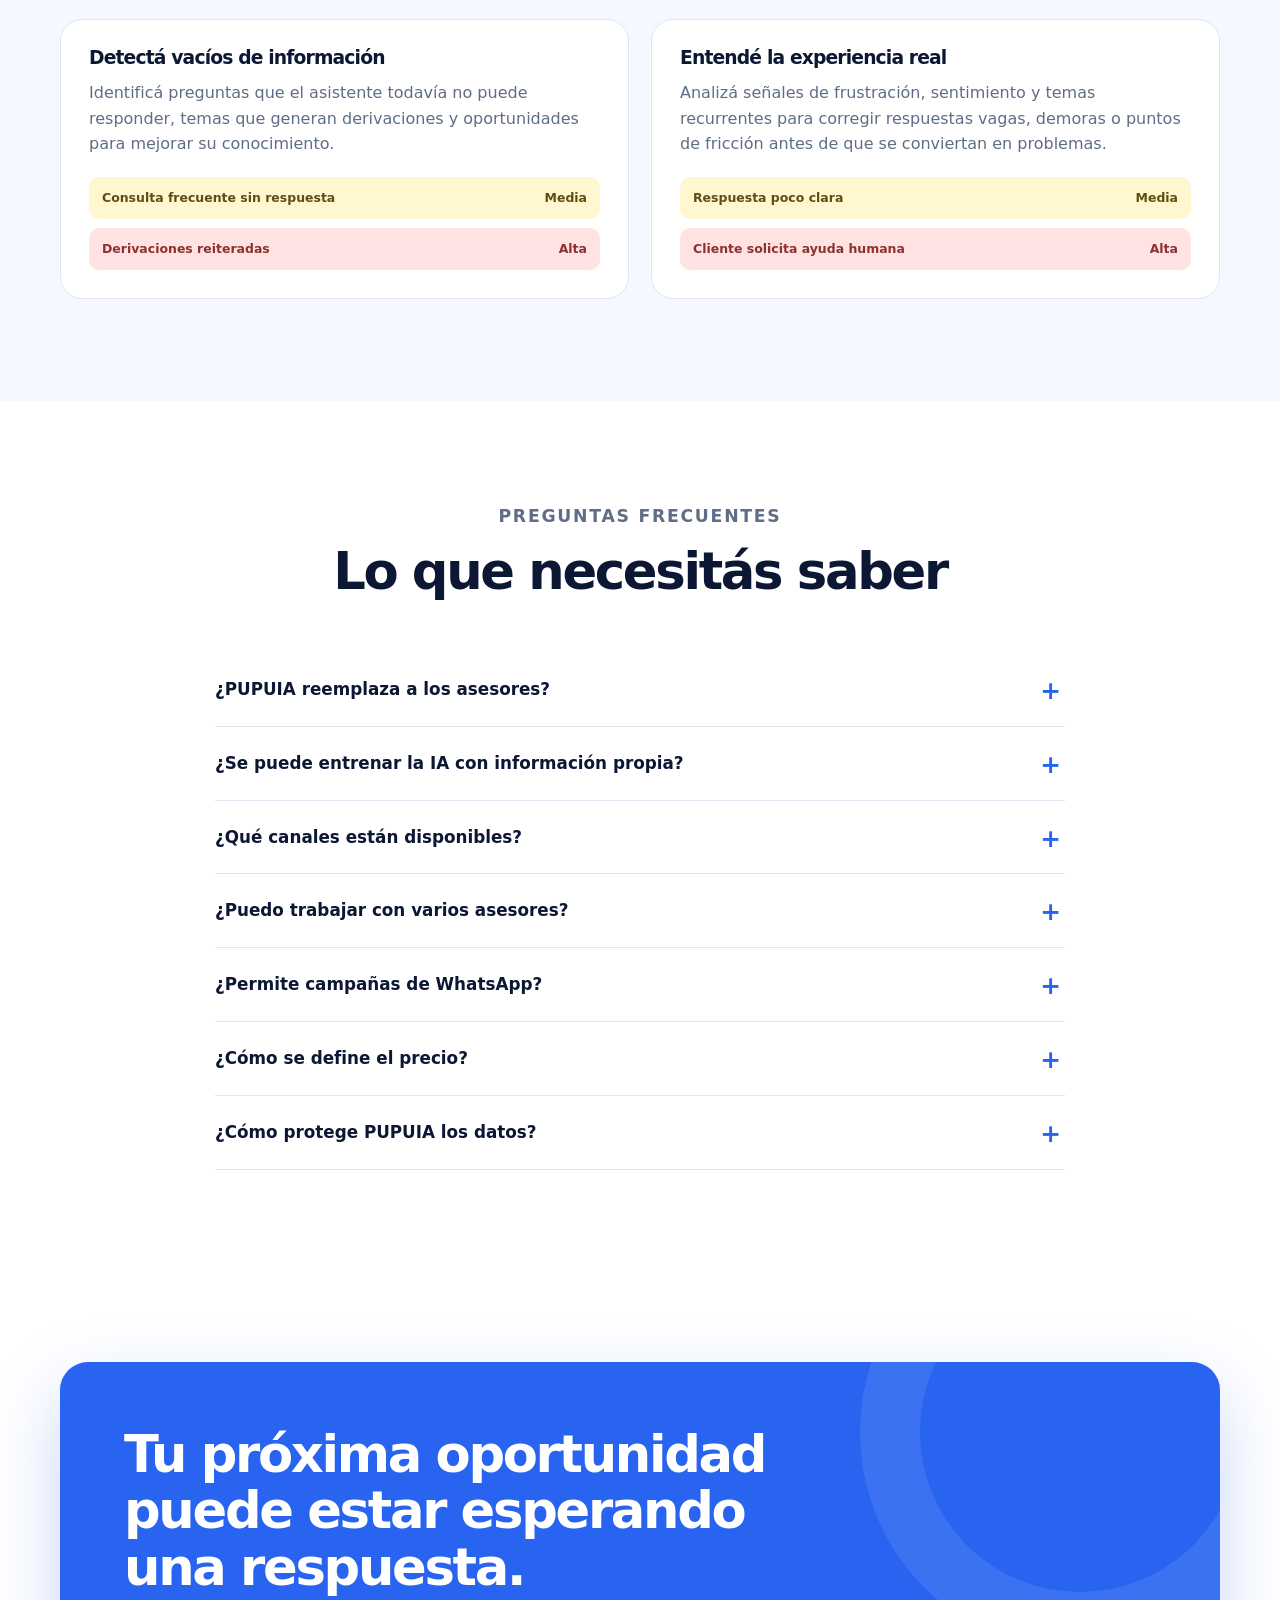
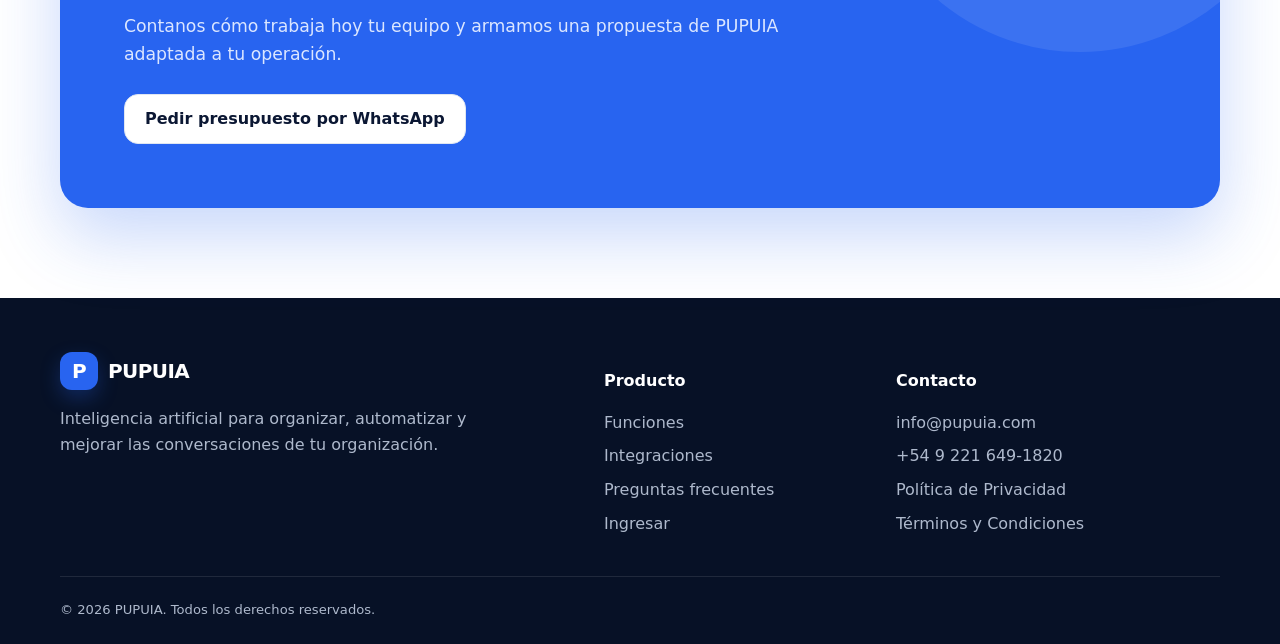
==== commit 15f52fb5: "Add terms and conditions page" ====
--- a/index.html
+++ b/index.html
@@ -242,7 +242,7 @@
       <div class="footer-grid">
         <div><a class="brand" href="#inicio"><span class="brand-mark">P</span><span>PUPUIA</span></a><p>Inteligencia artificial para organizar, automatizar y mejorar las conversaciones de tu organización.</p></div>
         <div><p class="footer-title">Producto</p><div class="footer-links"><a href="#funciones">Funciones</a><a href="#integraciones">Integraciones</a><a href="#preguntas">Preguntas frecuentes</a><a href="https://chat.pupuia.com" target="_blank" rel="noopener noreferrer">Ingresar</a></div></div>
-        <div><p class="footer-title">Contacto</p><div class="footer-links"><a href="mailto:info@pupuia.com">info@pupuia.com</a><a href="https://wa.me/5492216491820" target="_blank" rel="noopener noreferrer">+54 9 221 649-1820</a><a href="privacidad.html">Política de Privacidad</a></div></div>
+        <div><p class="footer-title">Contacto</p><div class="footer-links"><a href="mailto:info@pupuia.com">info@pupuia.com</a><a href="https://wa.me/5492216491820" target="_blank" rel="noopener noreferrer">+54 9 221 649-1820</a><a href="privacidad.html">Política de Privacidad</a><a href="terminos.html">Términos y Condiciones</a></div></div>
       </div>
       <div class="copyright">© <span data-year>2026</span> PUPUIA. Todos los derechos reservados.</div>
     </div>
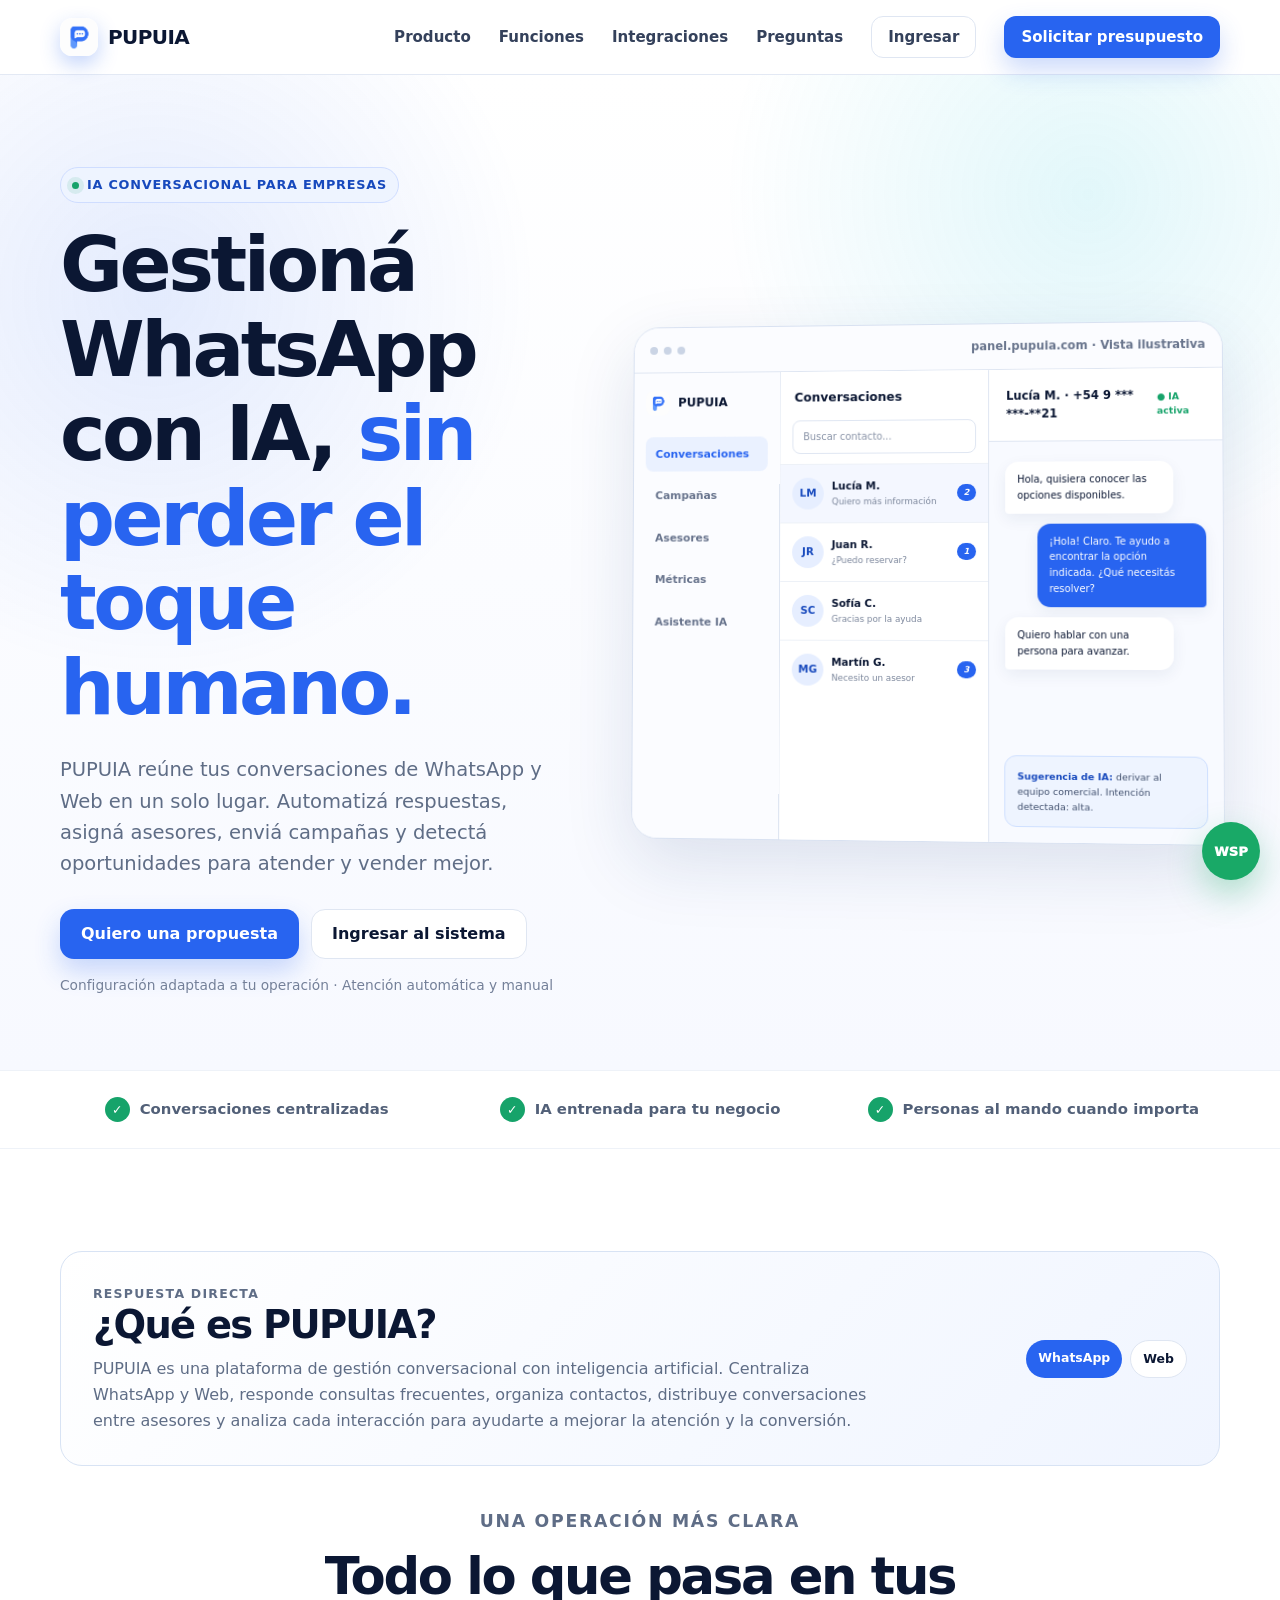
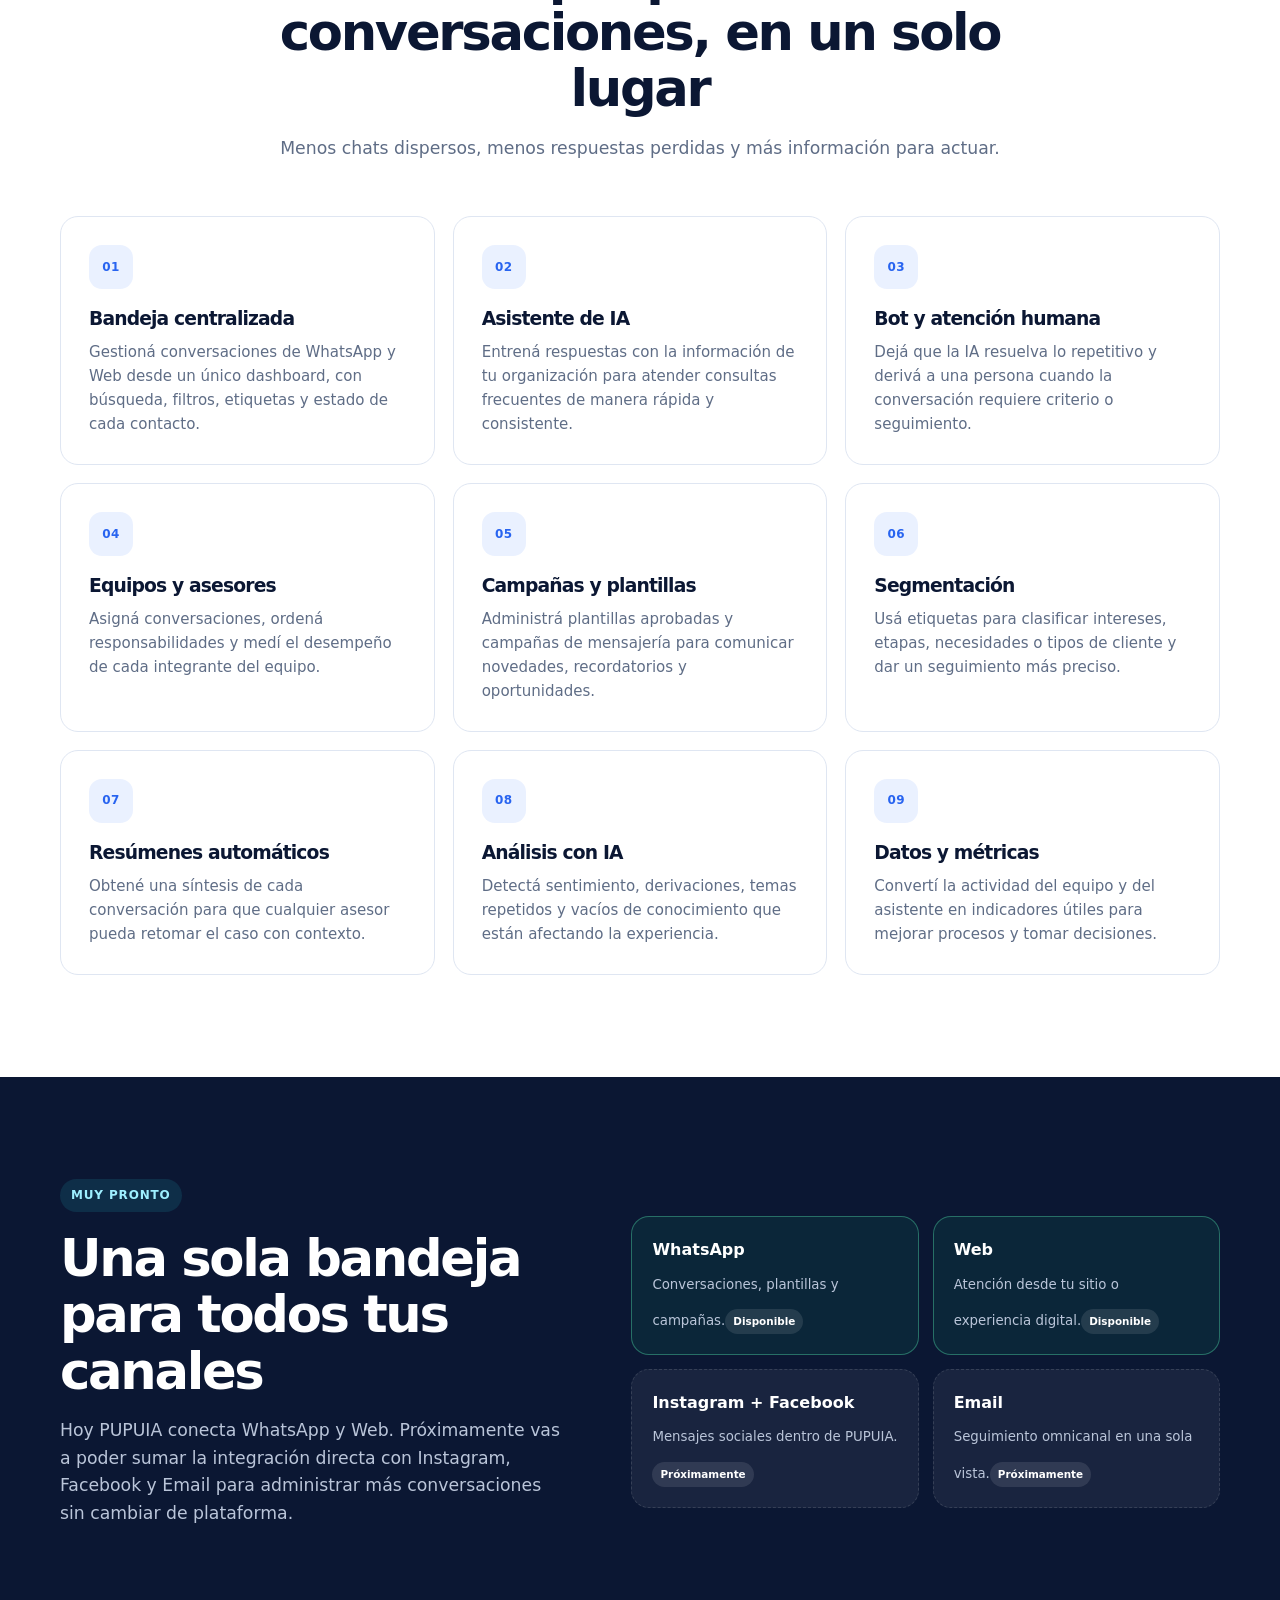
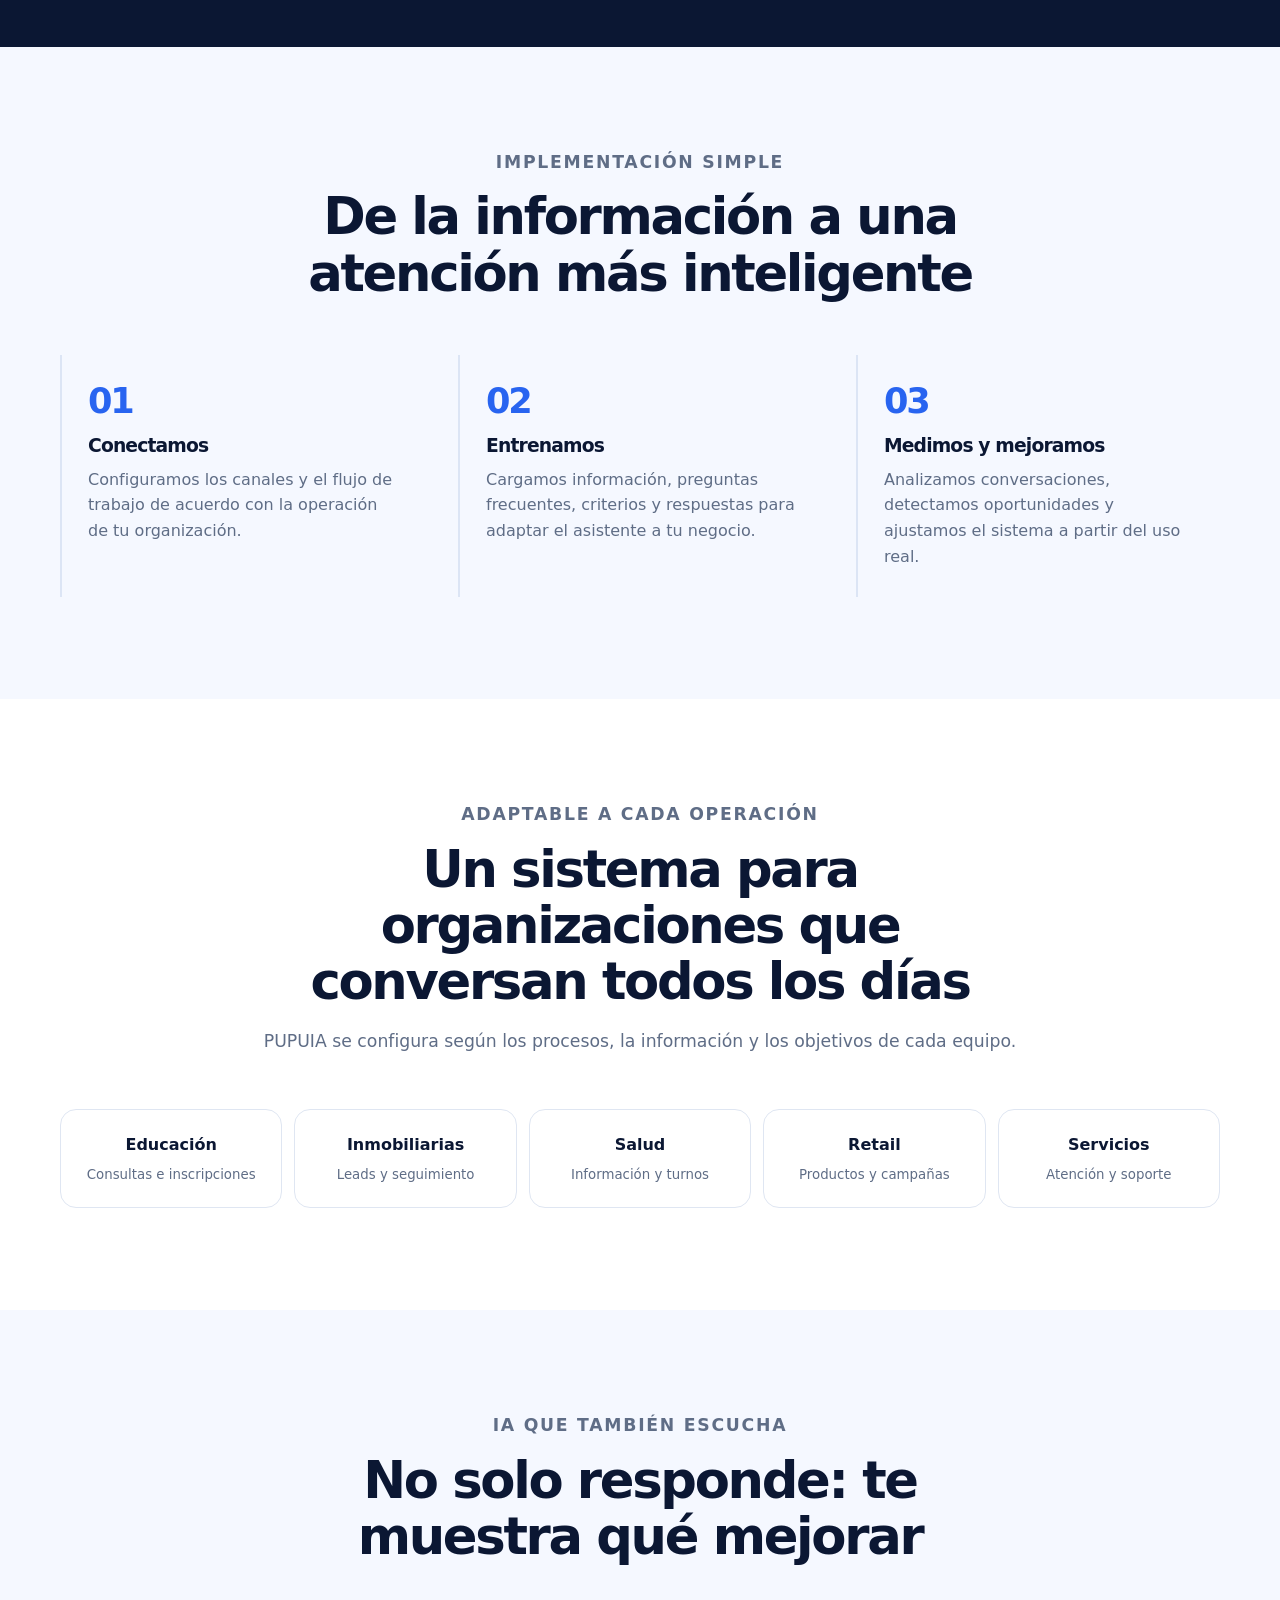
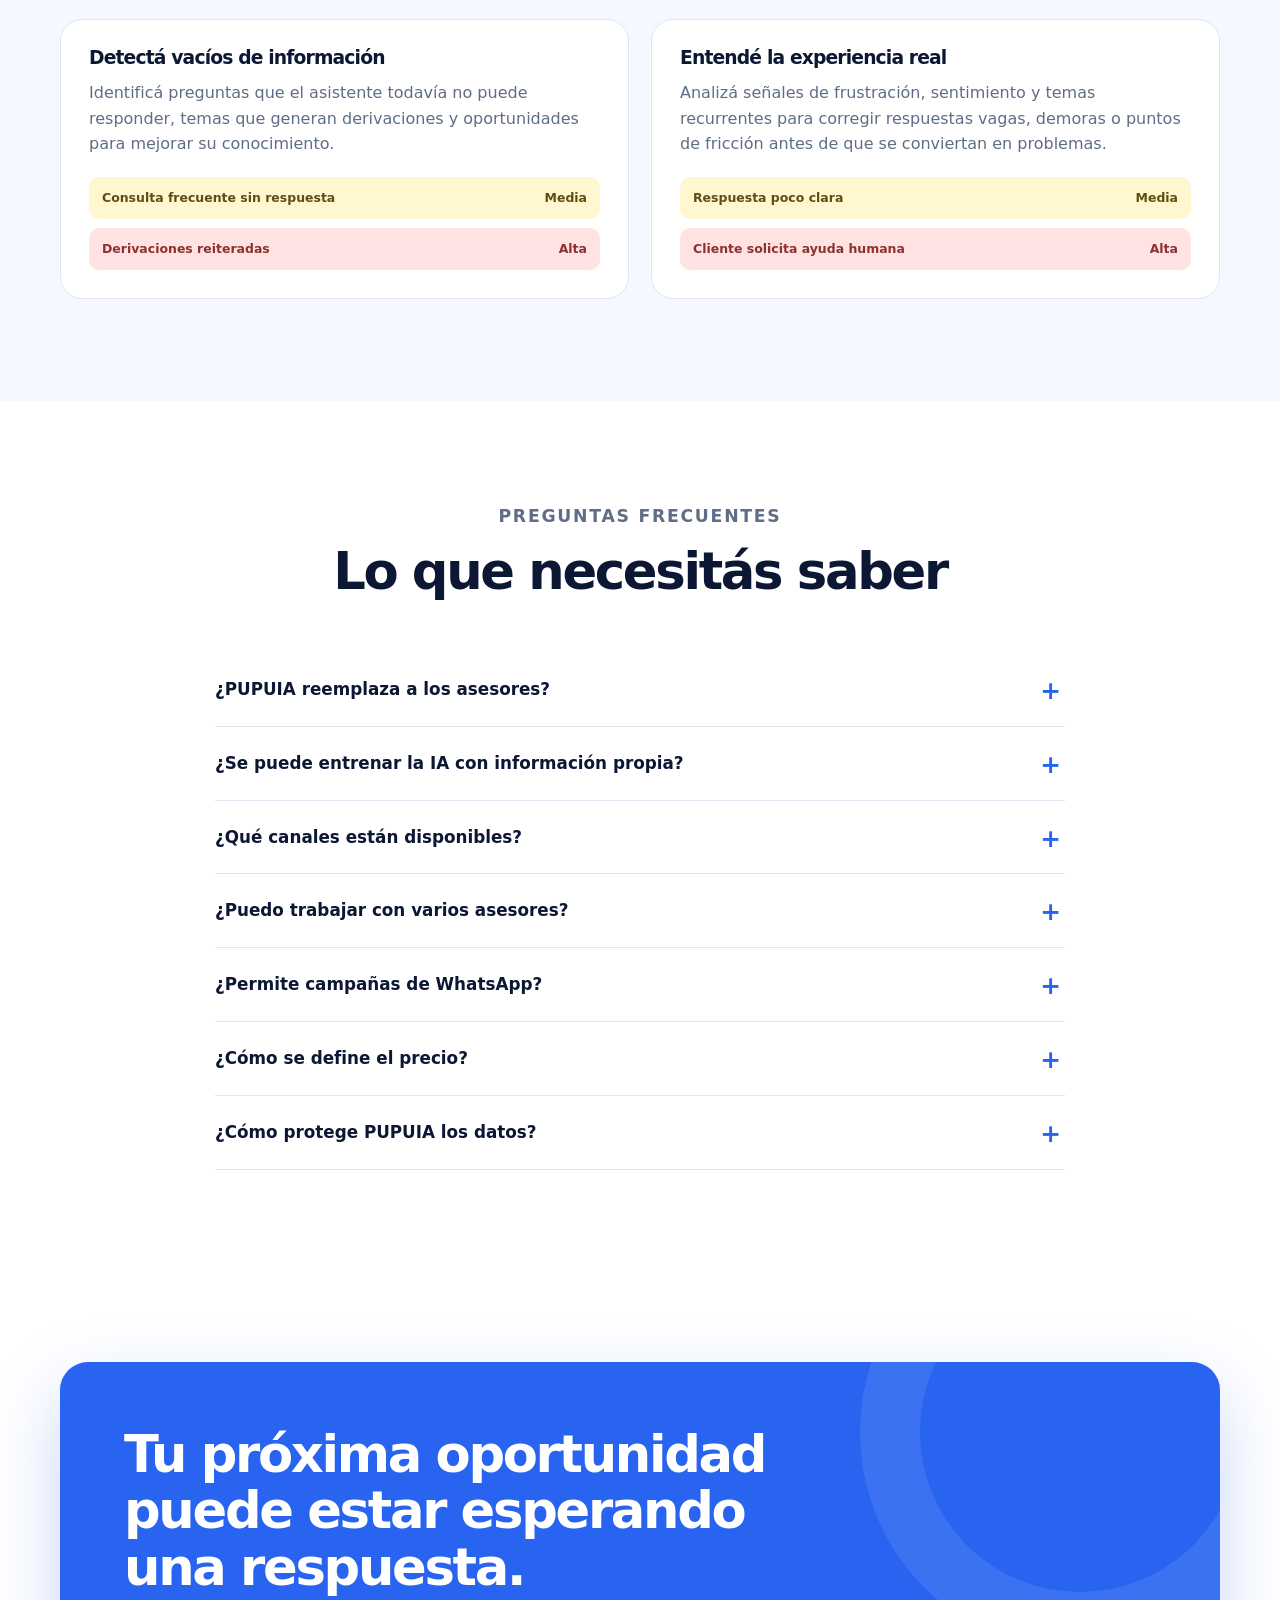
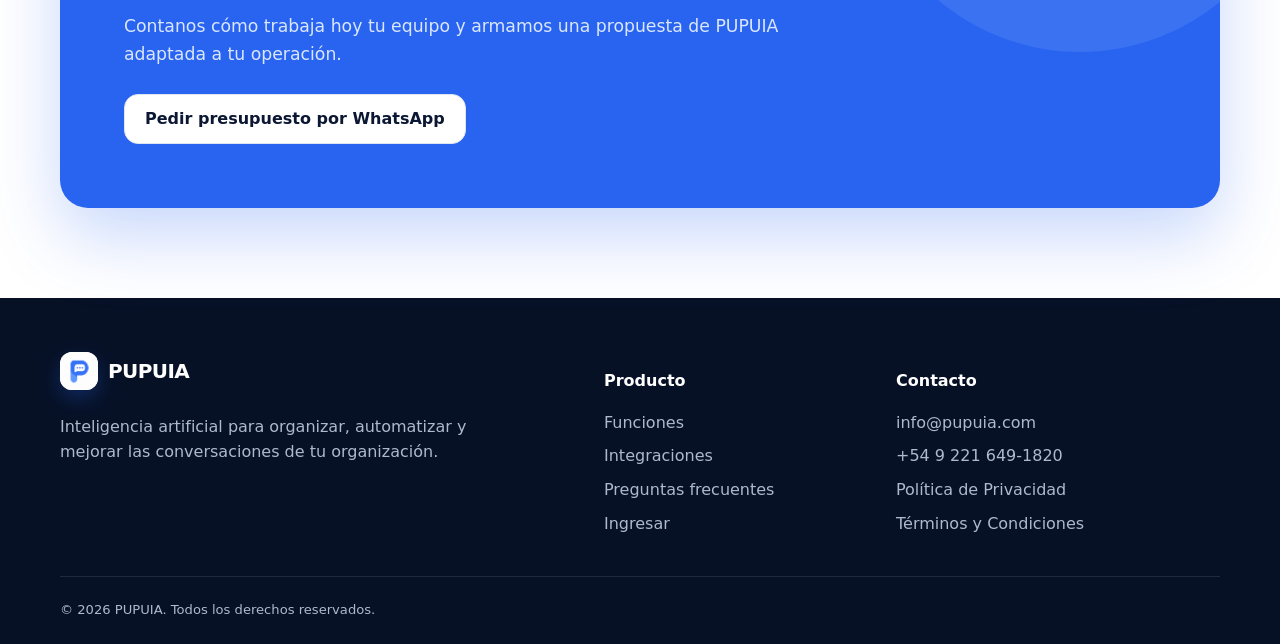
==== commit ccc0a908: "Use PUPUIA logo across site" ====
--- a/index.html
+++ b/index.html
@@ -9,7 +9,7 @@
   <meta name="theme-color" content="#2864f0">
   <link rel="canonical" href="https://pupuia.com/">
   <link rel="alternate" hreflang="es-AR" href="https://pupuia.com/">
-  <link rel="icon" type="image/svg+xml" href="data:image/svg+xml,%3Csvg xmlns='http://www.w3.org/2000/svg' viewBox='0 0 64 64'%3E%3Crect width='64' height='64' rx='18' fill='%232864f0'/%3E%3Cpath d='M18 20h28v18H31l-9 7v-7h-4z' fill='white'/%3E%3Ccircle cx='26' cy='29' r='2' fill='%232864f0'/%3E%3Ccircle cx='32' cy='29' r='2' fill='%232864f0'/%3E%3Ccircle cx='38' cy='29' r='2' fill='%232864f0'/%3E%3C/svg%3E">
+  <link rel="icon" type="image/png" href="logopupuia.png">
   <meta property="og:type" content="website">
   <meta property="og:locale" content="es_AR">
   <meta property="og:title" content="PUPUIA | Conversaciones que trabajan para tu negocio">
@@ -67,7 +67,7 @@
   <a class="skip-link" href="#contenido">Saltar al contenido</a>
   <header class="site-header">
     <nav class="container nav" aria-label="Navegación principal">
-      <a class="brand" href="#inicio" aria-label="PUPUIA, inicio"><span class="brand-mark">P</span><span>PUPUIA</span></a>
+      <a class="brand" href="#inicio" aria-label="PUPUIA, inicio"><span class="brand-mark"><img src="logopupuia.png" alt=""></span><span>PUPUIA</span></a>
       <button class="nav-toggle" type="button" aria-expanded="false" aria-controls="nav-links">Menú</button>
       <div class="nav-links" id="nav-links">
         <a href="#producto">Producto</a>
@@ -98,7 +98,7 @@
           <div class="window-bar"><span class="window-dots"><i></i><i></i><i></i></span><span class="secure-label">panel.pupuia.com · Vista ilustrativa</span></div>
           <div class="dashboard">
             <aside class="dash-side">
-              <div class="dash-brand"><b>P</b><span>PUPUIA</span></div>
+              <div class="dash-brand"><b><img src="logopupuia.png" alt=""></b><span>PUPUIA</span></div>
               <div class="dash-menu"><span class="active">Conversaciones</span><span>Campañas</span><span>Asesores</span><span>Métricas</span><span>Asistente IA</span></div>
             </aside>
             <div class="conversation-list">
@@ -240,7 +240,7 @@
   <footer class="site-footer">
     <div class="container">
       <div class="footer-grid">
-        <div><a class="brand" href="#inicio"><span class="brand-mark">P</span><span>PUPUIA</span></a><p>Inteligencia artificial para organizar, automatizar y mejorar las conversaciones de tu organización.</p></div>
+        <div><a class="brand" href="#inicio"><span class="brand-mark"><img src="logopupuia.png" alt=""></span><span>PUPUIA</span></a><p>Inteligencia artificial para organizar, automatizar y mejorar las conversaciones de tu organización.</p></div>
         <div><p class="footer-title">Producto</p><div class="footer-links"><a href="#funciones">Funciones</a><a href="#integraciones">Integraciones</a><a href="#preguntas">Preguntas frecuentes</a><a href="https://chat.pupuia.com" target="_blank" rel="noopener noreferrer">Ingresar</a></div></div>
         <div><p class="footer-title">Contacto</p><div class="footer-links"><a href="mailto:info@pupuia.com">info@pupuia.com</a><a href="https://wa.me/5492216491820" target="_blank" rel="noopener noreferrer">+54 9 221 649-1820</a><a href="privacidad.html">Política de Privacidad</a><a href="terminos.html">Términos y Condiciones</a></div></div>
       </div>
--- a/styles.css
+++ b/styles.css
@@ -33,7 +33,8 @@
 .site-header { position: sticky; top: 0; z-index: 50; background: rgba(255,255,255,.88); border-bottom: 1px solid rgba(223,230,242,.85); backdrop-filter: blur(16px); }
 .nav { min-height: 74px; display: flex; align-items: center; justify-content: space-between; gap: 24px; }
 .brand { display: inline-flex; align-items: center; gap: 10px; text-decoration: none; font-weight: 850; letter-spacing: -.03em; font-size: 1.25rem; }
-.brand-mark { width: 38px; height: 38px; display: grid; place-items: center; border-radius: 12px; color: #fff; background: var(--blue); box-shadow: 0 8px 20px rgba(40,100,240,.28); font-weight: 900; }
+.brand-mark { width: 38px; height: 38px; display: grid; place-items: center; overflow: hidden; border-radius: 12px; background: #fff; box-shadow: 0 8px 20px rgba(40,100,240,.28); }
+.brand-mark img { width: 100%; height: 100%; display: block; object-fit: cover; }
 .nav-links { display: flex; align-items: center; gap: 28px; }
 .nav-links > a { color: #34415b; font-weight: 650; text-decoration: none; font-size: .94rem; }
 .nav-links > a:hover { color: var(--blue); }
@@ -66,7 +67,8 @@
 .dashboard { min-height: 470px; display: grid; grid-template-columns: 150px 210px 1fr; }
 .dash-side { padding: 18px 12px; border-right: 1px solid var(--line); background: #fbfcff; }
 .dash-brand { display: flex; align-items: center; gap: 8px; margin-bottom: 22px; font-size: .75rem; font-weight: 850; }
-.dash-brand b { display: grid; place-items: center; width: 25px; height: 25px; border-radius: 8px; background: var(--blue); color: #fff; }
+.dash-brand b { display: grid; place-items: center; overflow: hidden; width: 25px; height: 25px; border-radius: 8px; background: #fff; color: #fff; }
+.dash-brand b img { width: 100%; height: 100%; display: block; object-fit: cover; }
 .dash-menu { display: grid; gap: 7px; }
 .dash-menu span { padding: 9px 10px; border-radius: 8px; color: #67738c; font-size: .68rem; font-weight: 720; }
 .dash-menu .active { color: var(--blue); background: #eaf1ff; }
